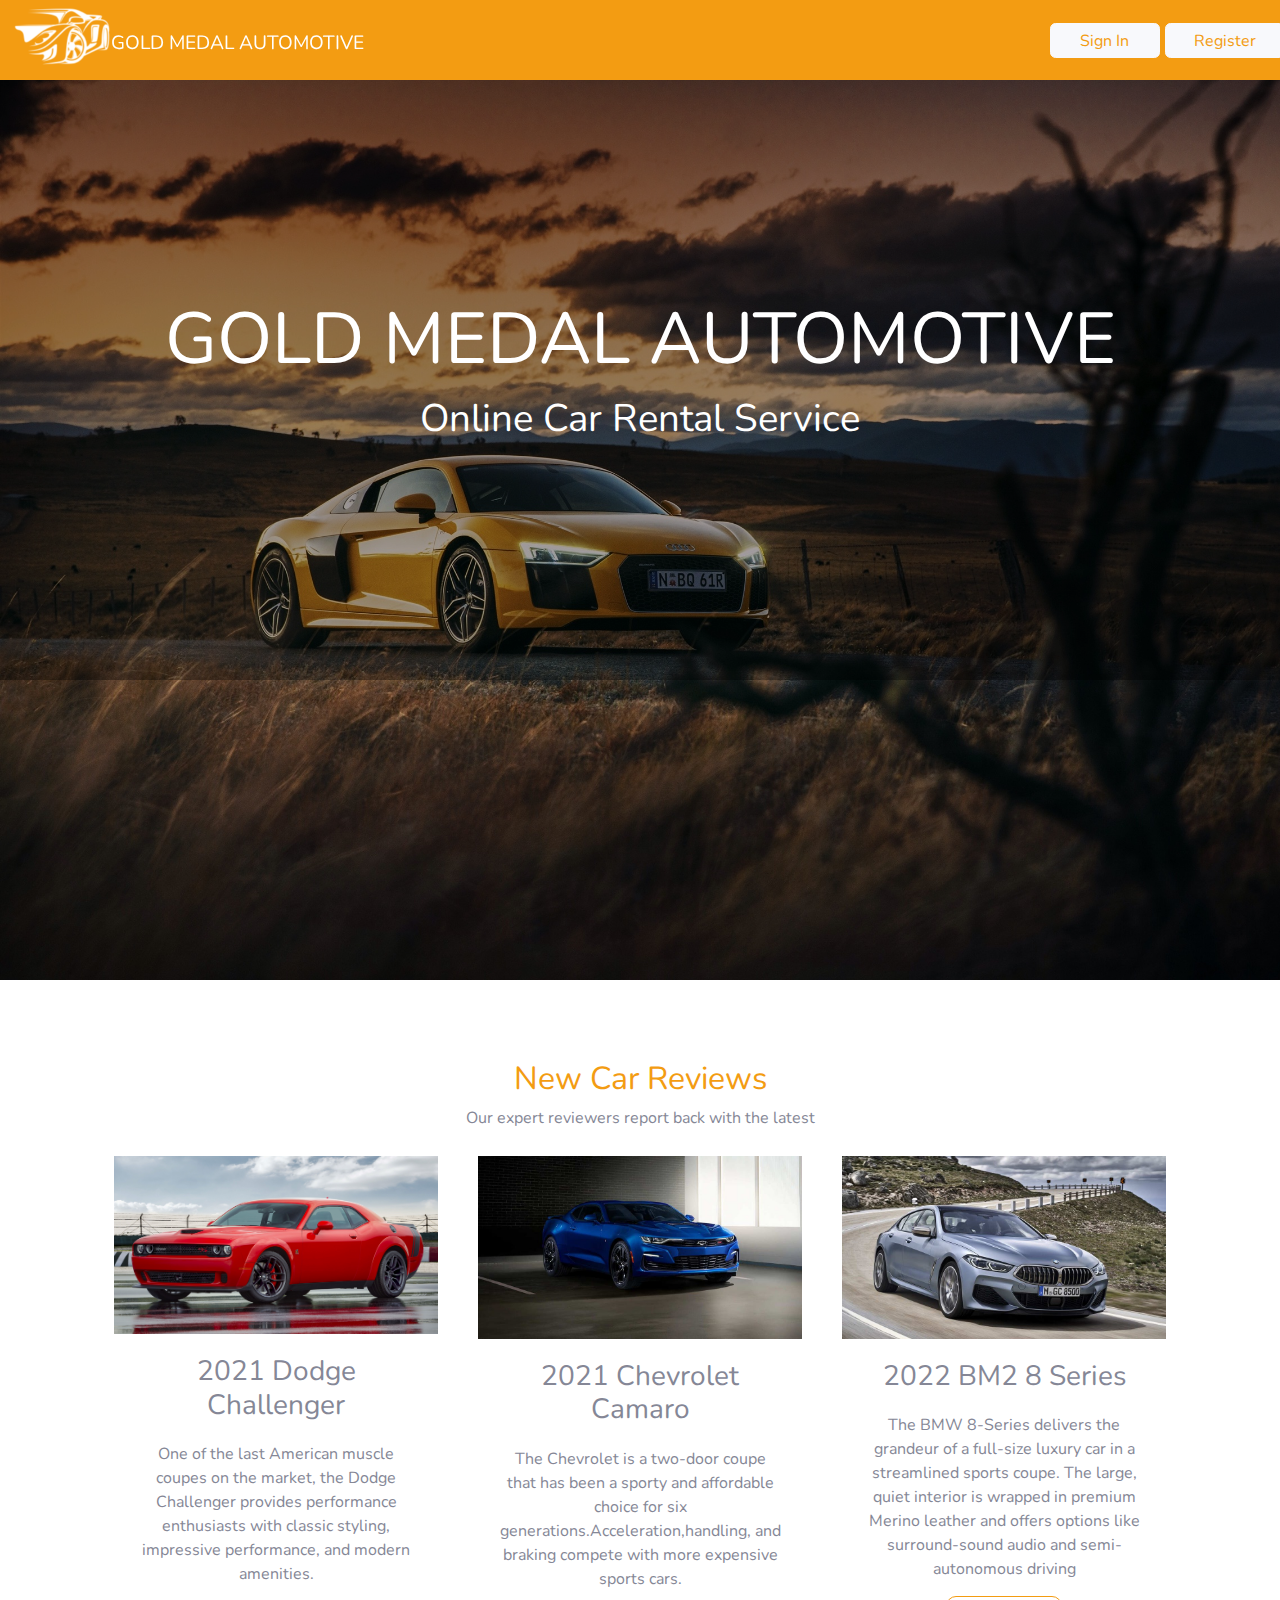
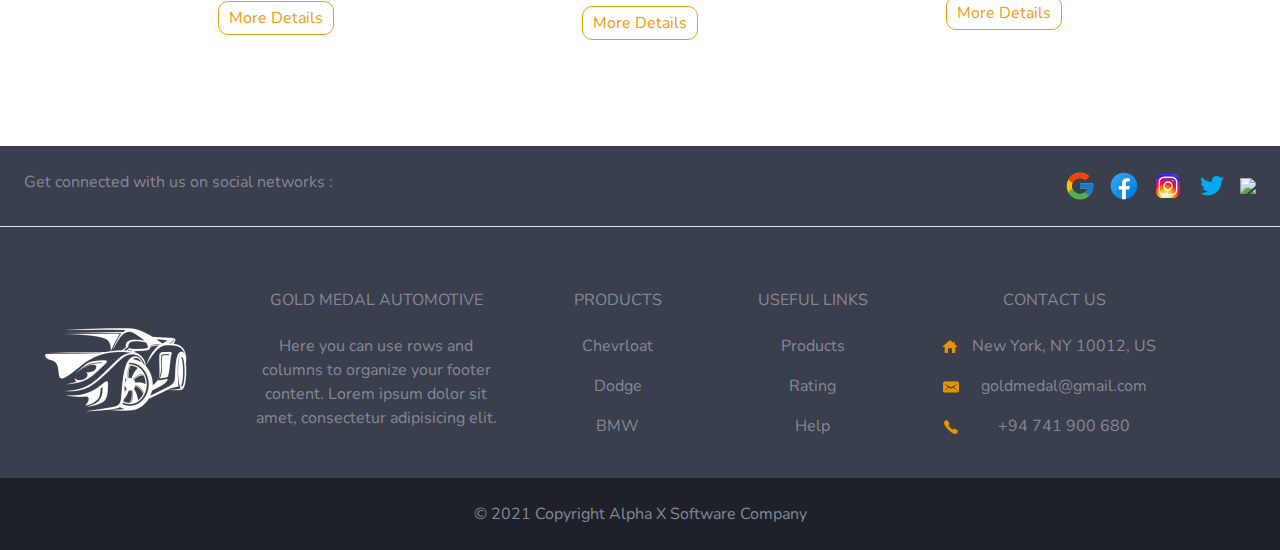
==== GMA-Frontend/src/index.html @ be5db7ec "index footer design" ====
<!DOCTYPE html>
<html lang="en">
<head>
    <meta charset="UTF-8">
    <title>Gold Medal AutoMotive</title>
    <link rel="icon" href="assets/img/logo.png">
    <meta name="viewport" content="width=device-width initial-scale=1 maximum-scale=1 minimum-scale=1">
    <link rel="stylesheet" href="css/bootstrap/bootstrap.min.css">
    <link rel="stylesheet" href="css/index.css">
</head>
<body>

<section id="db_navbar">
    <div id="db_navBarCaption">
        <img id="db_logo" src="./assets/img/logo.png" alt="image">
        <h1 id="db_title_name">GOLD MEDAL AUTOMOTIVE</h1>
        <button type="button" class="btn btn-light" id="db_btn_signIn"><a href="common/login.html" id="db_btn_sign_a">Sign
            In</a>
        </button>
        <button type="button" class="btn btn-light" id="db_btn_regi"><a href="common/register.html" id="db_btn_regi_a">Register</a>
        </button>
    </div>
</section>

<section id="db_mainWall" class="slider">
    <div id="db_mainCaption" class="caption">
        <h1 id="db_h1">GOLD MEDAL AUTOMOTIVE</h1>
        <p id="db_p">Online Car Rental Service</p>
    </div>
</section>

<section class="sectionArea">
    <div class="featuresTop">
        <h2 id="db_newCarReviews">New Car Reviews</h2>
        <p> Our expert reviewers report back with the latest </p>
    </div>
    <div class="featuresBody">
        <div class="container">

            <div class="col3">
                <div class="item">
                    <div class="zoom">
                        <img src="assets/img/cars/2021%20dodge.jpg">
                    </div>
                    <div class="itemText">
                        <h3> 2021 Dodge Challenger </h3>
                        <p>
                            One of the last American muscle coupes on the market,
                            the Dodge Challenger provides performance enthusiasts with classic styling,
                            impressive performance, and modern amenities.
                        </p>
                        <a href="#" class="btnDetails" id="db_car1"> More Details</a>
                    </div>
                </div>
            </div>

            <div class="col3">
                <div class="item">
                    <div class="zoom">
                        <img src="assets/img/cars/2021-Chevrolet-Camaro%20(1).jpg">
                    </div>
                    <div class="itemText">
                        <h3> 2021 Chevrolet Camaro </h3>
                        <p>
                            The Chevrolet is a two-door coupe that has been a sporty
                            and affordable choice for six generations.Acceleration,handling,
                            and braking compete with more expensive sports cars.
                        </p>
                        <a href="#" class="btnDetails" id="db_car2"> More Details</a>
                    </div>
                </div>
            </div>

            <div class="col3">
                <div class="item">
                    <div class="zoom">
                        <img src="assets/img/cars/2022-BMW-8_Series.jpg">
                    </div>
                    <div class="itemText">
                        <h3> 2022 BM2 8 Series </h3>
                        <p>
                            The BMW 8-Series delivers the grandeur of a full-size luxury
                            car in a streamlined sports coupe. The large, quiet interior
                            is wrapped in premium Merino leather and offers options
                            like surround-sound audio and semi-autonomous driving
                        </p>
                        <a href="#" class="btnDetails" id="db_car3"> More Details</a>
                    </div>
                </div>
            </div>

        </div>
    </div>
</section>



<footer class="text-center text-lg-start" style="background-color: #393f4c">

    <section class="d-flex justify-content-center justify-content-lg-between p-4 border-bottom">
        <div class="me-5 d-none d-lg-block">
            <span>Get connected with us on social networks :</span>
        </div>

        <div>
            <a href="" class="ml-2 text-reset">
                <img src="assets/icon/social/icons8_google_32.png">
            </a>
            <a href="" class="ml-2 text-reset">
                <img src="assets/icon/social/facebook_32.png">
            </a>
            <a href="" class="ml-2 text-reset">
                <img src="assets/icon/social/icons8_instagram_32.png">
            </a>
            <a href="" class="ml-2 text-reset">
                <img src="assets/icon/social/icons8_twitter_32.png">
            </a>
            <a href="" class="ml-2 text-reset">
                <img src="assets/icon/social/icons8_linkedin_circled.ico">
            </a>
        </div>
    </section>

    <section class="">

        <div class="container text-center text-md-start mt-5">
            <div class="row mt-3">
                <div> <img  class="position-relative" src="assets/img/logo.png" style="width: 150px; height: 150px; left: -40px; top: 3px"></div>

                <div class="col-md-3 col-lg-4 col-xl-3 mx-auto mb-4">
                    <h6 class="text-uppercase fw-bold mb-4"><i class="fas fa-gem me-3"></i>Gold Medal AutoMotive</h6>
                    <p>Here you can use rows and columns to organize your footer content. Lorem ipsum dolor sit amet, consectetur adipisicing elit.</p>
                </div>

                <div class="col-md-2 col-lg-2 col-xl-2 mx-auto mb-4">
                    <h6 class="text-uppercase fw-bold mb-4">Products</h6>
                    <p><a href="#!" class="text-reset text-decoration-none">Chevrloat</a></p>
                    <p><a href="#!" class="text-reset text-decoration-none">Dodge</a></p>
                    <p><a href="#!" class="text-reset text-decoration-none">BMW</a></p>
                </div>
                
                <div class="col-md-3 col-lg-2 col-xl-2 mx-auto mb-4">
                    <h6 class="text-uppercase fw-bold mb-4">Useful links</h6>
                    <p><a href="#!" class="text-reset text-decoration-none">Products</a></p>
                    <p><a href="#!" class="text-reset text-decoration-none">Rating</a></p>
                    <p><a href="#!" class="text-reset text-decoration-none">Help</a></p>
                </div>

                <div class="col-md-4 col-lg-3 col-xl-3 mx-auto mb-md-0 mb-4">
                    <h6 class="text-uppercase fw-bold mb-4">Contact Us</h6>
                    <p><img class="position-relative text-decoration-none" style="right: 10px" src="assets/icon/social/icons8_home_page_16.png"> New York, NY 10012, US</p>
                    <p><img class="position-relative text-decoration-none" style="right: 18px" src="assets/icon/social/icons8_Mail_16.png"> goldmedal@gmail.com</p>
                    <p><img class="position-relative text-decoration-none" style="right: 35px" src="assets/icon/social/icons8_phone_16.png">  +94 741 900 680</p>
                </div>

            </div>
        </div>
    </section>

    <div class="text-center p-4" style="background-color: #1e2228;">© 2021 Copyright <a class="text-reset fw-bold">Alpha X Software Company</a>
    </div>
</footer>
</body>
</html>
---- GMA-Frontend/src/css/index.css ----
#db_navbar {
    width: 100%;
    height: 80px;
    background-color: #f39c12;
}

#db_logo {
    width: 100px;
    height: 100px;
    position: fixed;
    left: 1%;
    top: -1.6%;
    background-size: cover;
    z-index: 1000;
}

#db_title_name {
    position: fixed;
    color: white;
    font-size: 1.2rem;
    top: 3.6%;
    left: 8.7%;
}

#db_btn_signIn {
    width: 110px;
    height: 35px;
    position: fixed;
    left: 82%;
    top: 2.6%;
    margin: 0;
    padding: 0;

}

#db_btn_sign_a {
    text-decoration: none;
    color: #f39c12;
}

#db_btn_regi_a {
    text-decoration: none;
    color: #f39c12;
}

#db_btn_regi {
    width: 120px;
    height: 35px;
    position: fixed;
    left: 91%;
    top: 2.6%;
    margin: 0;
    padding: 0;
}

.caption {
    display: flex;
    flex-direction: column;
    align-items: center;
    justify-content: center;
    width: 100%;
    color: #ffffff;
}

#db_mainWall {
    height: 100vh;
    background: url('../assets/img/wall.jpg') no-repeat;
    background-size: cover;
}

.slider {
    width: 100%;
}

#db_mainCaption {
    height: 600px;
    background: rgba(0, 0, 0, 0.35);
}

#db_h1 {
    font-size: 4.5rem;
}

#db_p {
    font-size: 2.4rem;
}

/*........................*/
.sectionArea {
    padding: 80px 0;
}

.container {
    width: 90%;
    margin: 0 auto;
    display: flex;
}

.featuresBody .container {
    justify-content: space-between;
}

#db_newCarReviews {
    color: #f39c12;
}

.col3 {
    flex-grow: 1;
    width: 33.33%;
}

.featuresTop {
    text-align: center;
}

.item {
    padding: 10px 20px;
}

.zoom {
    position: relative;
    overflow: hidden;
    display: inline-block;
    width: 100%;
    vertical-align: top;
}

.zoom img {
    display: block;
    width: 100%;
    height: auto;
    transition: all .5s ease;
}

.item .itemText {
    text-align: center;
    padding: 20px;
    border: 1px solid white;
}

.item:hover .zoom img {

    transform: scale(1.25);
}

.item:hover h3 {
    color: #fff;
}

.item:hover .itemText {
    background: #f39c12;
    color: #fff;
    transition: all .5s ease;
}

.btnDetails {
    color: #f39c12;
    padding: 5px 10px;
    text-decoration: none;
    border: 1px solid #f39c12;
    transition: all .5s ease;
    border-radius: 10px 10px 10px 10px;
}

.item:hover .btnDetails {
    color: #fff;
    border: 1px solid #fff;
}

.itemText p {
    margin: 20px 0;
}

#db_car1 {
    text-decoration: none;
}

#db_car2 {
    text-decoration: none;
}

#db_car3 {
    text-decoration: none;
}
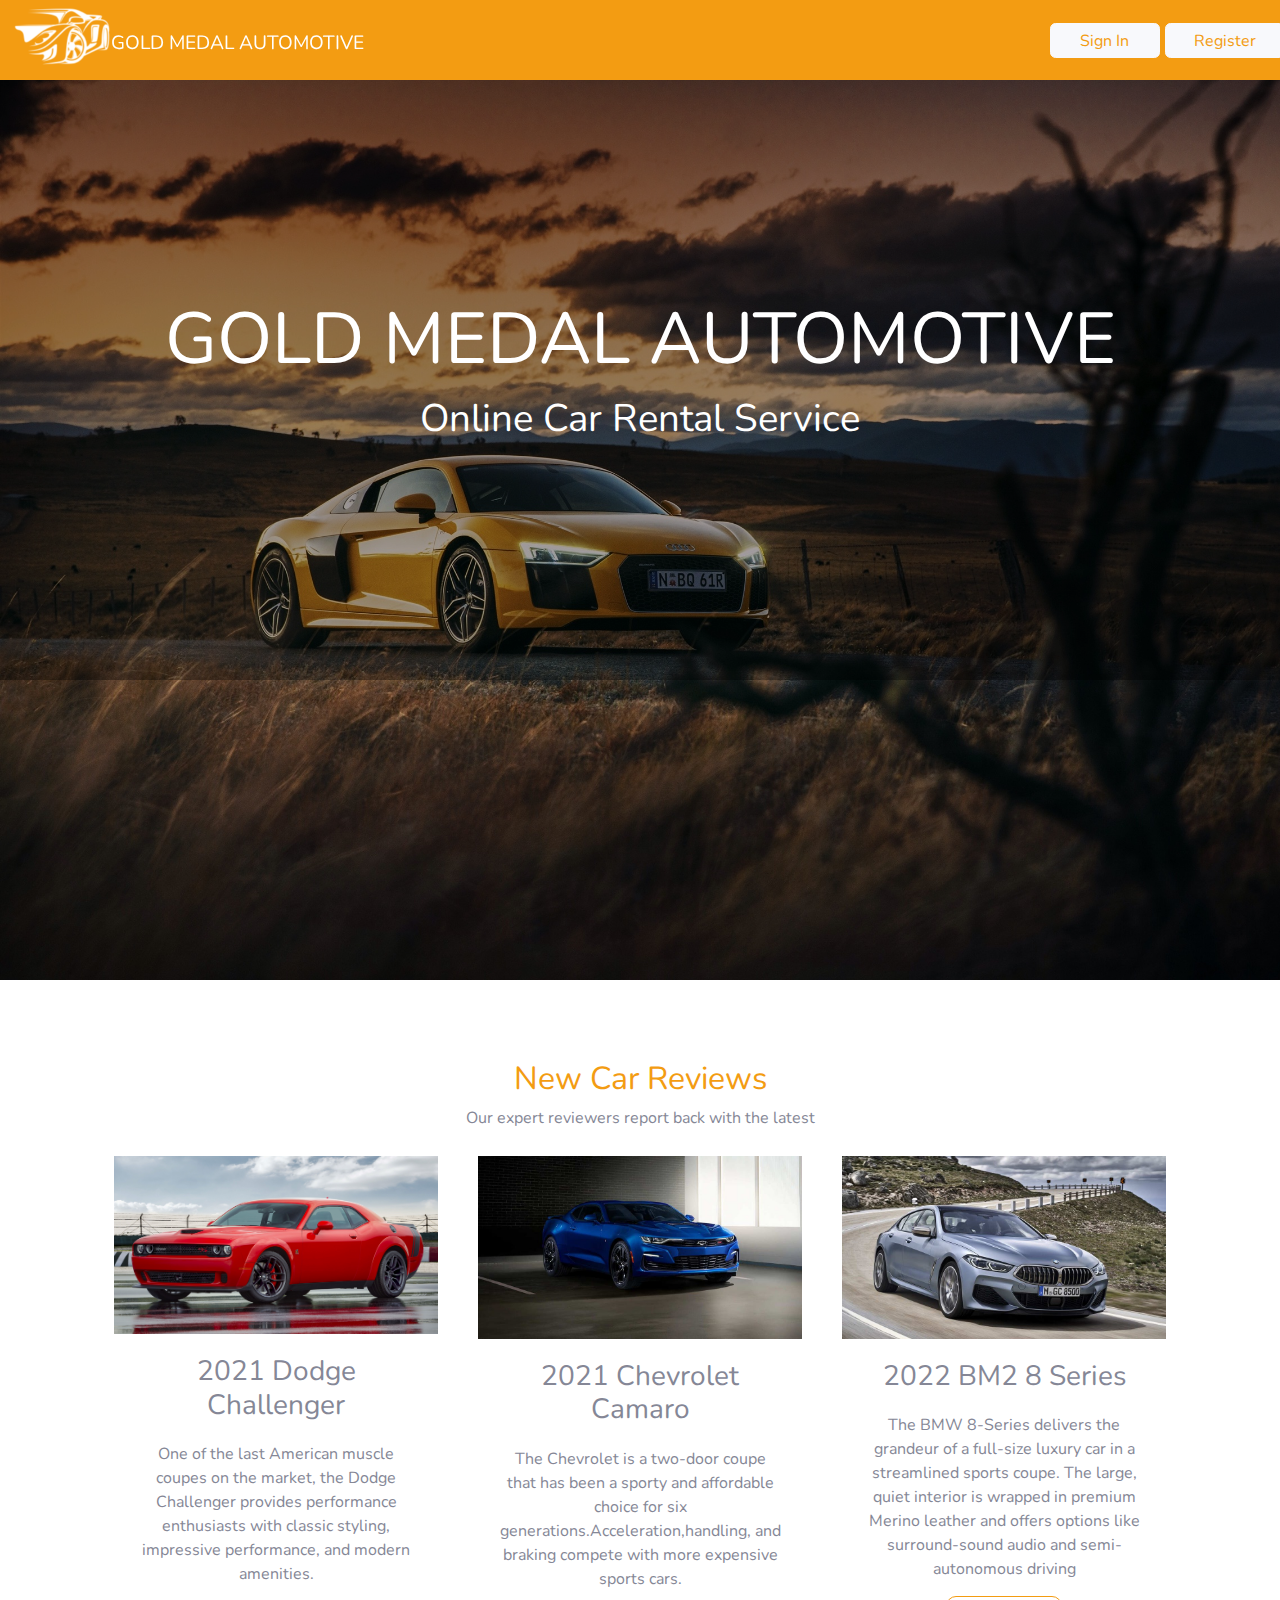
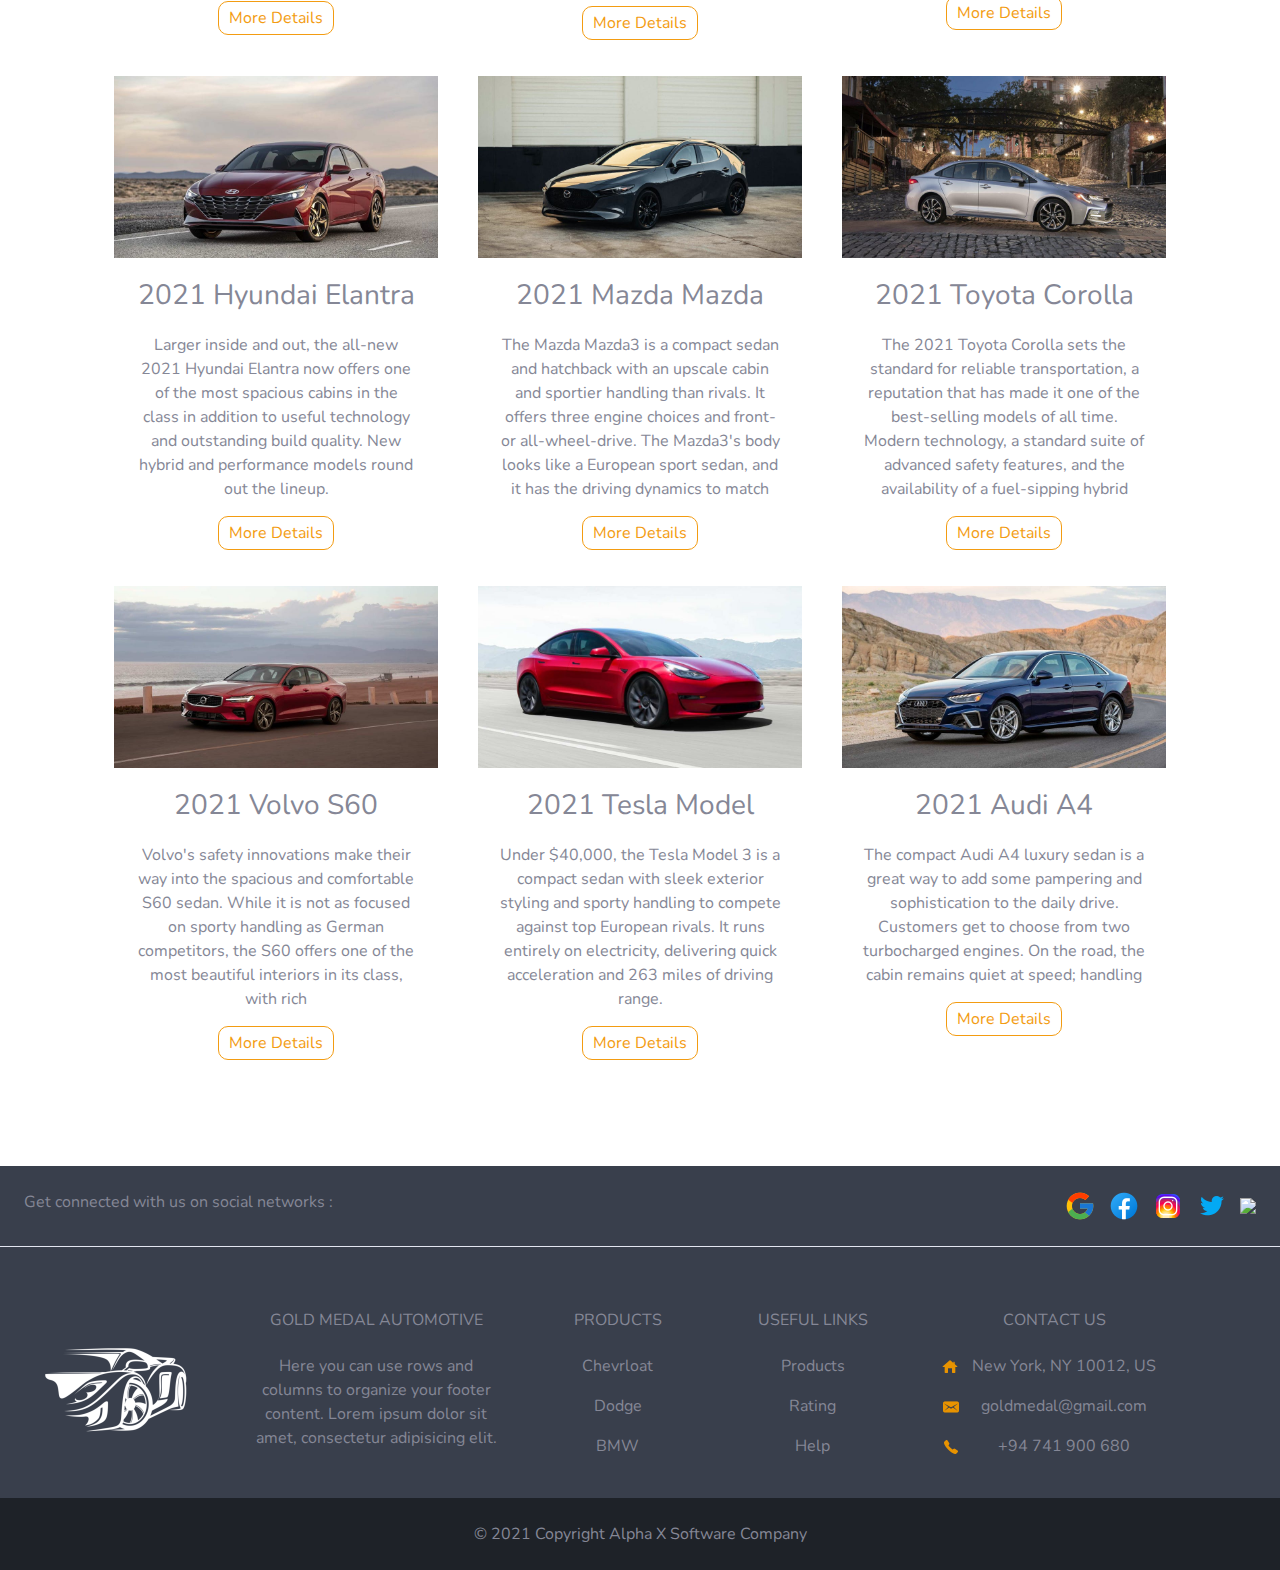
==== commit b4145c9d: "index cars added" ====
--- a/GMA-Frontend/src/index.html
+++ b/GMA-Frontend/src/index.html
@@ -88,9 +88,128 @@
                     </div>
                 </div>
             </div>
-
-        </div>
-    </div>
+        </div>
+    </div>
+
+    <div class="featuresBody">
+        <div class="container">
+
+            <div class="col3">
+                <div class="item">
+                    <div class="zoom">
+                        <img src="assets/img/cars/2021-Hyundai-Elantra.jpg">
+                    </div>
+                    <div class="itemText">
+                        <h3> 2021 Hyundai Elantra </h3>
+                        <p>
+                            Larger inside and out, the all-new 2021 Hyundai Elantra
+                            now offers one of the most spacious cabins in the class in
+                            addition to useful technology and outstanding build quality.
+                            New hybrid and performance models round out the lineup.
+                        </p>
+                        <a href="#" class="btnDetails" id="db_car4"> More Details</a>
+                    </div>
+                </div>
+            </div>
+
+            <div class="col3">
+                <div class="item">
+                    <div class="zoom">
+                        <img src="assets/img/cars/2021-Mazda-Mazda3.jpg">
+                    </div>
+                    <div class="itemText">
+                        <h3>2021 Mazda Mazda </h3>
+                        <p>
+                            The Mazda Mazda3 is a compact sedan and hatchback with an
+                            upscale cabin and sportier handling than rivals. It offers
+                            three engine choices and front- or all-wheel-drive.
+                            The Mazda3's body looks like a European sport sedan,
+                            and it has the driving dynamics to match
+                        </p>
+                        <a href="#" class="btnDetails" id="db_car5"> More Details</a>
+                    </div>
+                </div>
+            </div>
+
+            <div class="col3">
+                <div class="item">
+                    <div class="zoom">
+                        <img src="assets/img/cars/2021-Toyota-Corolla.jpg">
+                    </div>
+                    <div class="itemText">
+                        <h3> 2021 Toyota Corolla </h3>
+                        <p>
+                            The 2021 Toyota Corolla sets the standard for reliable transportation,
+                            a reputation that has made it one of the best-selling models
+                            of all time. Modern technology, a standard suite of advanced safety features,
+                            and the availability of a fuel-sipping hybrid
+                        </p>
+                        <a href="#" class="btnDetails" id="db_car6"> More Details</a>
+                    </div>
+                </div>
+            </div>
+        </div>
+    </div>
+
+    <div class="featuresBody">
+        <div class="container">
+
+            <div class="col3">
+                <div class="item">
+                    <div class="zoom">
+                        <img src="assets/img/cars/2021-Volvo-S60.jpg">
+                    </div>
+                    <div class="itemText">
+                        <h3> 2021 Volvo S60 </h3>
+                        <p>
+                            Volvo's safety innovations make their way into the spacious
+                            and comfortable S60 sedan. While it is not as focused on
+                            sporty handling as German competitors, the S60 offers one
+                            of the most beautiful interiors in its class, with rich
+                        </p>
+                        <a href="#" class="btnDetails" id="db_car7"> More Details</a>
+                    </div>
+                </div>
+            </div>
+
+            <div class="col3">
+                <div class="item">
+                    <div class="zoom">
+                        <img src="assets/img/cars/2021-Tesla-Model_3.jpg">
+                    </div>
+                    <div class="itemText">
+                        <h3>2021 Tesla Model </h3>
+                        <p>
+                            Under $40,000, the Tesla Model 3 is a compact sedan with
+                            sleek exterior styling and sporty handling to compete
+                            against top European rivals. It runs entirely on electricity,
+                            delivering quick acceleration and 263 miles of driving range.
+                        </p>
+                        <a href="#" class="btnDetails" id="db_car8"> More Details</a>
+                    </div>
+                </div>
+            </div>
+
+            <div class="col3">
+                <div class="item">
+                    <div class="zoom">
+                        <img src="assets/img/cars/2021-Audi-A4.jpg">
+                    </div>
+                    <div class="itemText">
+                        <h3> 2021 Audi A4 </h3>
+                        <p>
+                            The compact Audi A4 luxury sedan is a great way to
+                            add some pampering and sophistication to the daily drive.
+                            Customers get to choose from two turbocharged engines.
+                            On the road, the cabin remains quiet at speed; handling
+                        </p>
+                        <a href="#" class="btnDetails" id="db_car9"> More Details</a>
+                    </div>
+                </div>
+            </div>
+        </div>
+    </div>
+
 </section>
 
 
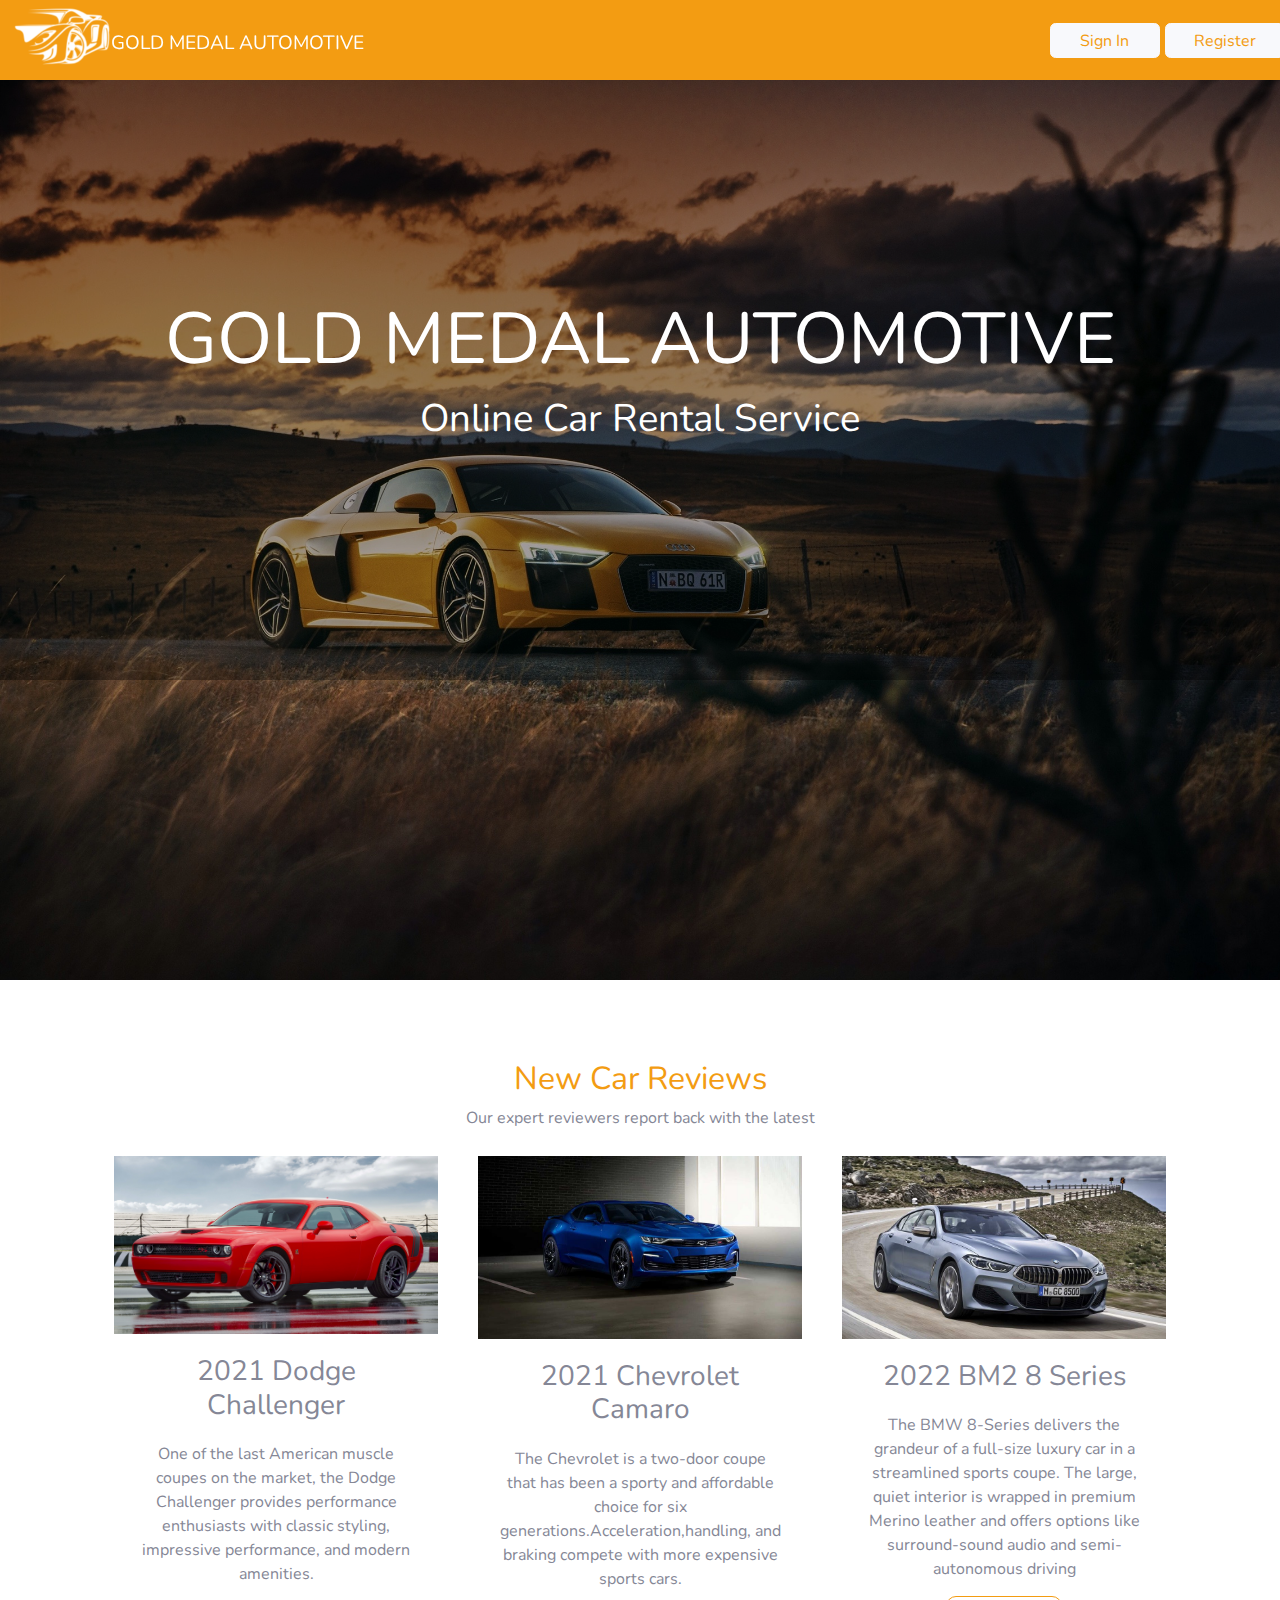
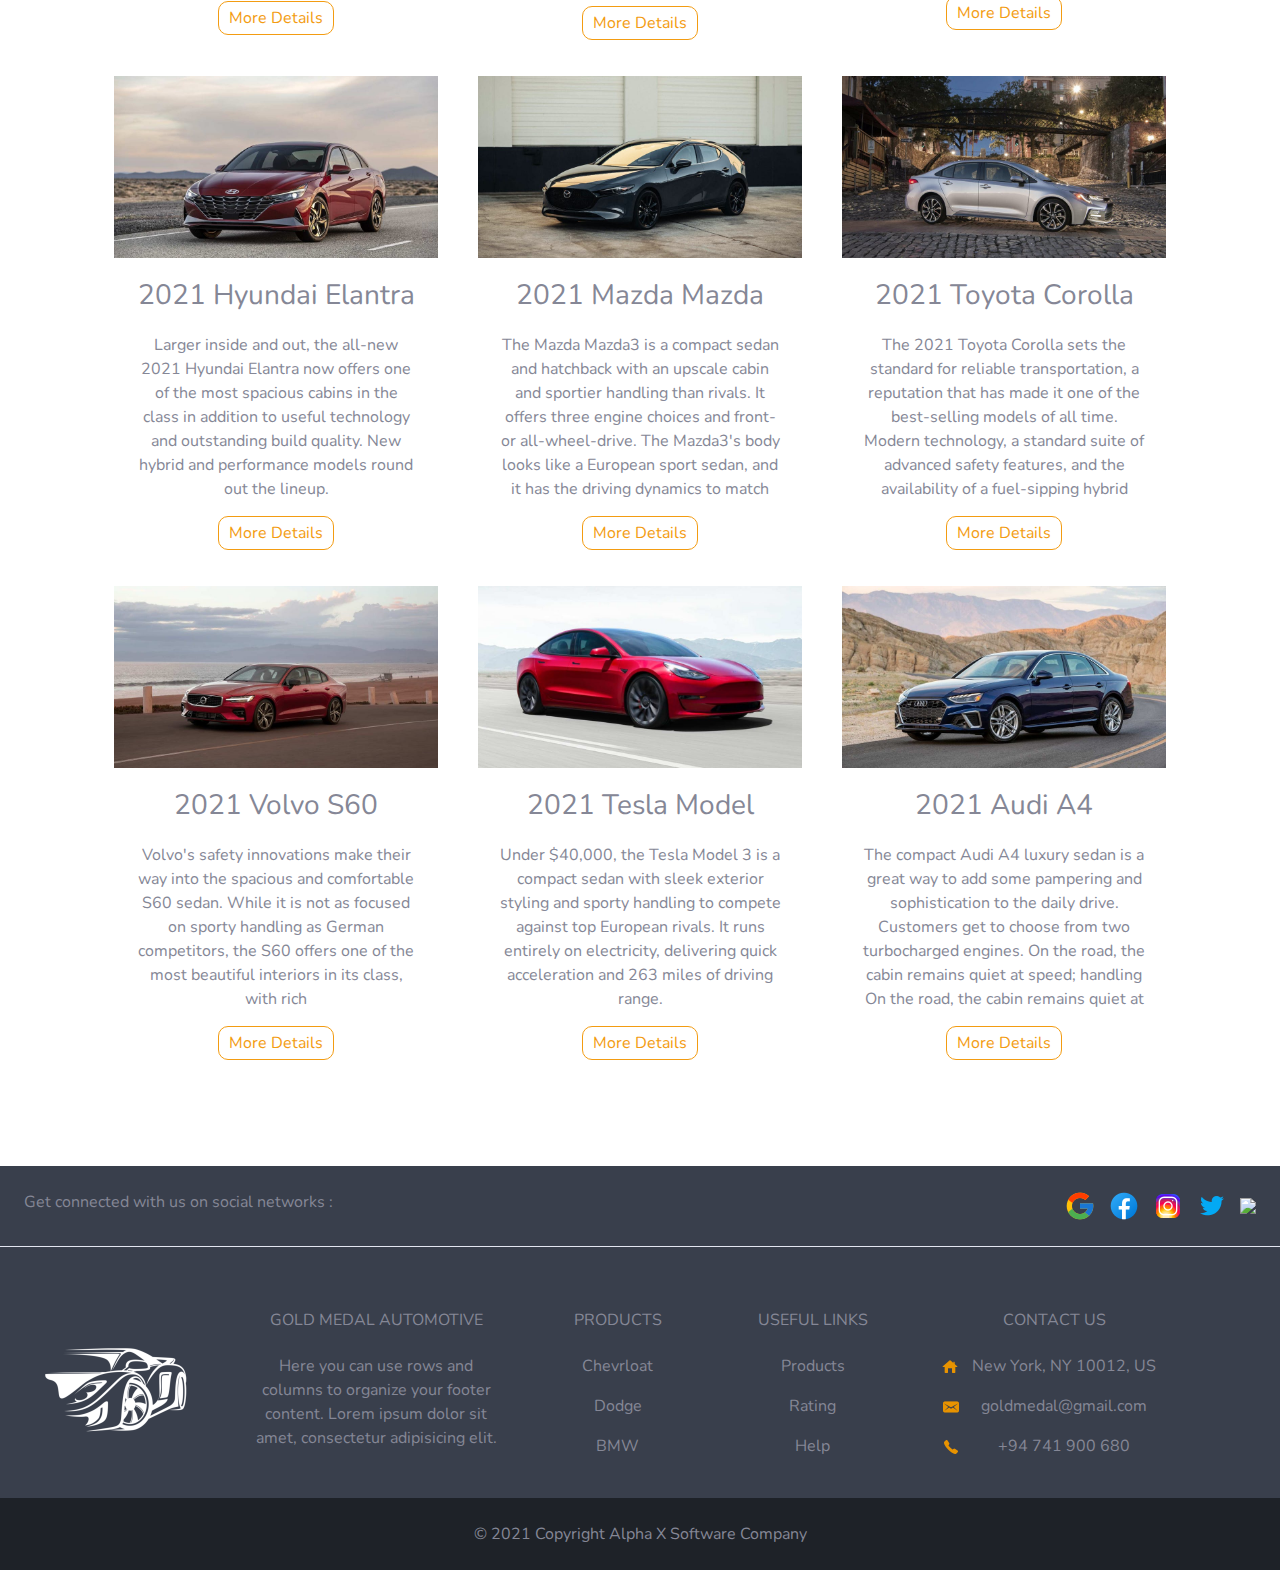
==== commit 52b9d87e: "txt desc non" ====
--- a/GMA-Frontend/src/index.html
+++ b/GMA-Frontend/src/index.html
@@ -202,6 +202,7 @@
                             add some pampering and sophistication to the daily drive.
                             Customers get to choose from two turbocharged engines.
                             On the road, the cabin remains quiet at speed; handling
+                            On the road, the cabin remains quiet at
                         </p>
                         <a href="#" class="btnDetails" id="db_car9"> More Details</a>
                     </div>
@@ -211,7 +212,6 @@
     </div>
 
 </section>
-
 
 
 <footer class="text-center text-lg-start" style="background-color: #393f4c">
@@ -244,11 +244,13 @@
 
         <div class="container text-center text-md-start mt-5">
             <div class="row mt-3">
-                <div> <img  class="position-relative" src="assets/img/logo.png" style="width: 150px; height: 150px; left: -40px; top: 3px"></div>
+                <div><img class="position-relative" src="assets/img/logo.png"
+                          style="width: 150px; height: 150px; left: -40px; top: 3px"></div>
 
                 <div class="col-md-3 col-lg-4 col-xl-3 mx-auto mb-4">
                     <h6 class="text-uppercase fw-bold mb-4"><i class="fas fa-gem me-3"></i>Gold Medal AutoMotive</h6>
-                    <p>Here you can use rows and columns to organize your footer content. Lorem ipsum dolor sit amet, consectetur adipisicing elit.</p>
+                    <p>Here you can use rows and columns to organize your footer content. Lorem ipsum dolor sit amet,
+                        consectetur adipisicing elit.</p>
                 </div>
 
                 <div class="col-md-2 col-lg-2 col-xl-2 mx-auto mb-4">
@@ -257,7 +259,7 @@
                     <p><a href="#!" class="text-reset text-decoration-none">Dodge</a></p>
                     <p><a href="#!" class="text-reset text-decoration-none">BMW</a></p>
                 </div>
-                
+
                 <div class="col-md-3 col-lg-2 col-xl-2 mx-auto mb-4">
                     <h6 class="text-uppercase fw-bold mb-4">Useful links</h6>
                     <p><a href="#!" class="text-reset text-decoration-none">Products</a></p>
@@ -267,16 +269,20 @@
 
                 <div class="col-md-4 col-lg-3 col-xl-3 mx-auto mb-md-0 mb-4">
                     <h6 class="text-uppercase fw-bold mb-4">Contact Us</h6>
-                    <p><img class="position-relative text-decoration-none" style="right: 10px" src="assets/icon/social/icons8_home_page_16.png"> New York, NY 10012, US</p>
-                    <p><img class="position-relative text-decoration-none" style="right: 18px" src="assets/icon/social/icons8_Mail_16.png"> goldmedal@gmail.com</p>
-                    <p><img class="position-relative text-decoration-none" style="right: 35px" src="assets/icon/social/icons8_phone_16.png">  +94 741 900 680</p>
+                    <p><img class="position-relative text-decoration-none" style="right: 10px"
+                            src="assets/icon/social/icons8_home_page_16.png"> New York, NY 10012, US</p>
+                    <p><img class="position-relative text-decoration-none" style="right: 18px"
+                            src="assets/icon/social/icons8_Mail_16.png"> goldmedal@gmail.com</p>
+                    <p><img class="position-relative text-decoration-none" style="right: 35px"
+                            src="assets/icon/social/icons8_phone_16.png"> +94 741 900 680</p>
                 </div>
 
             </div>
         </div>
     </section>
 
-    <div class="text-center p-4" style="background-color: #1e2228;">© 2021 Copyright <a class="text-reset fw-bold">Alpha X Software Company</a>
+    <div class="text-center p-4" style="background-color: #1e2228;">© 2021 Copyright <a class="text-reset fw-bold">Alpha
+        X Software Company</a>
     </div>
 </footer>
 </body>
--- a/GMA-Frontend/src/css/index.css
+++ b/GMA-Frontend/src/css/index.css
@@ -181,4 +181,29 @@
 
 #db_car3 {
     text-decoration: none;
-}+}
+
+#db_car4 {
+    text-decoration: none;
+}
+
+#db_car5 {
+    text-decoration: none;
+}
+
+#db_car6 {
+    text-decoration: none;
+}
+
+#db_car7 {
+    text-decoration: none;
+}
+
+#db_car8 {
+    text-decoration: none;
+}
+
+#db_car9 {
+    text-decoration: none;
+}
+
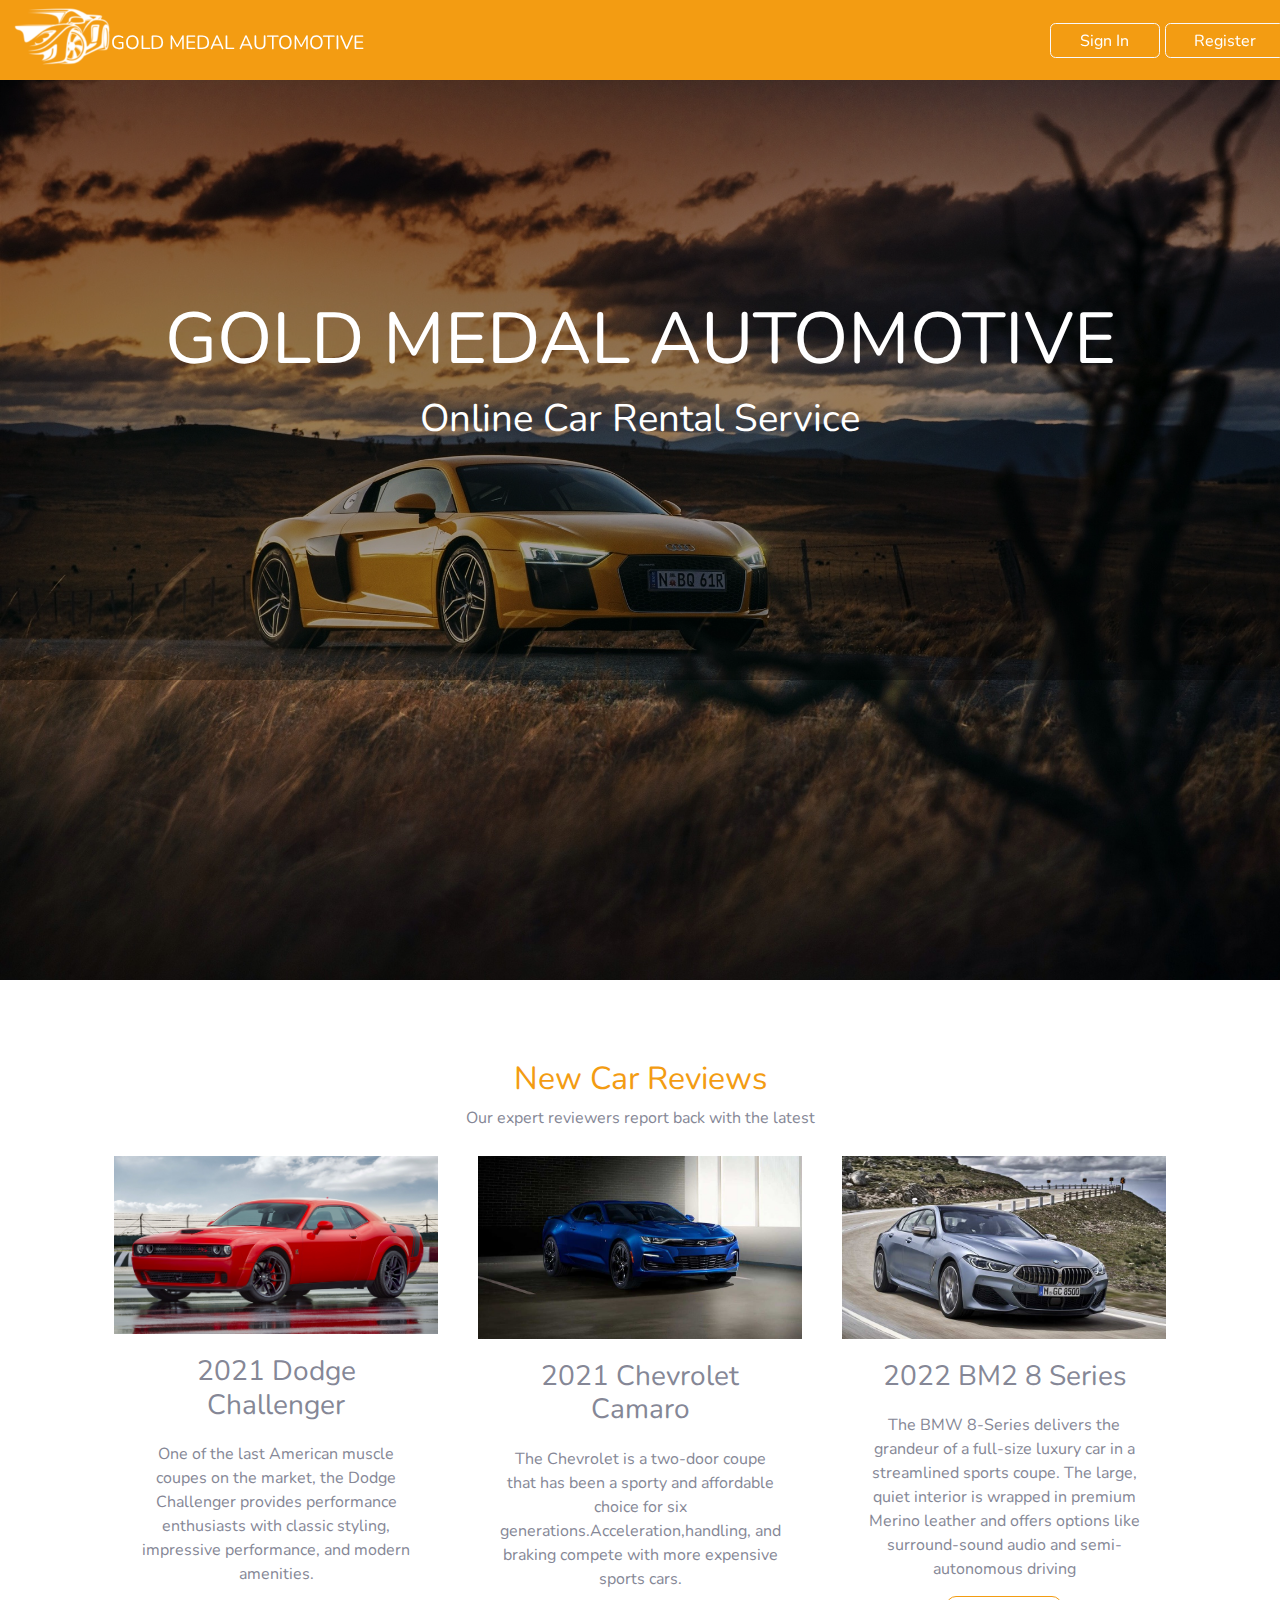
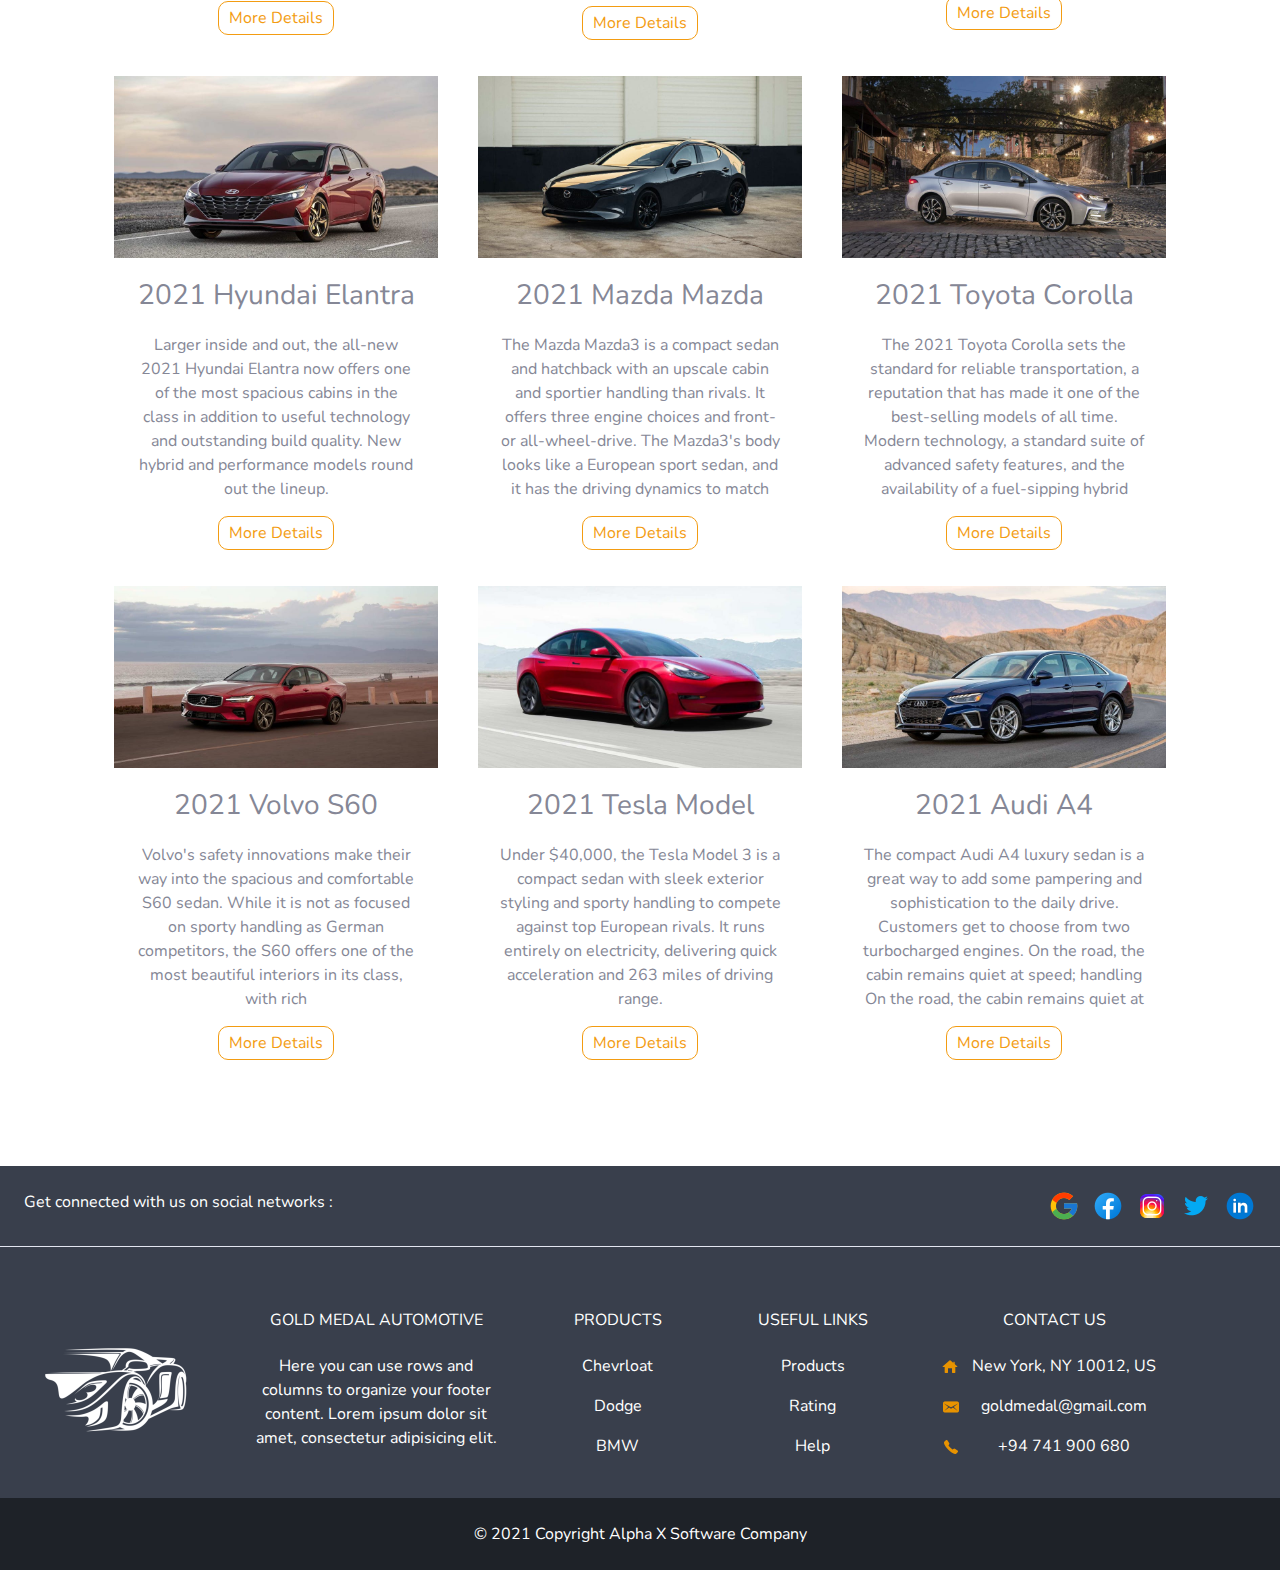
==== commit 0eea1180: "admin order get all" ====
--- a/GMA-Frontend/src/index.html
+++ b/GMA-Frontend/src/index.html
@@ -214,7 +214,7 @@
 </section>
 
 
-<footer class="text-center text-lg-start" style="background-color: #393f4c">
+<footer class="text-center text-lg-start text-white" style="background-color: #393f4c">
 
     <section class="d-flex justify-content-center justify-content-lg-between p-4 border-bottom">
         <div class="me-5 d-none d-lg-block">
@@ -235,7 +235,7 @@
                 <img src="assets/icon/social/icons8_twitter_32.png">
             </a>
             <a href="" class="ml-2 text-reset">
-                <img src="assets/icon/social/icons8_linkedin_circled.ico">
+                <img src="assets/icon/social/icons8_linkedin_circled_32.png">
             </a>
         </div>
     </section>
--- a/GMA-Frontend/src/css/index.css
+++ b/GMA-Frontend/src/css/index.css
@@ -30,17 +30,17 @@
     top: 2.6%;
     margin: 0;
     padding: 0;
-
+    background-color: transparent;
 }
 
 #db_btn_sign_a {
     text-decoration: none;
-    color: #f39c12;
+color: white;
 }
 
 #db_btn_regi_a {
     text-decoration: none;
-    color: #f39c12;
+    color: white;
 }
 
 #db_btn_regi {
@@ -51,6 +51,7 @@
     top: 2.6%;
     margin: 0;
     padding: 0;
+    background-color: transparent;
 }
 
 .caption {
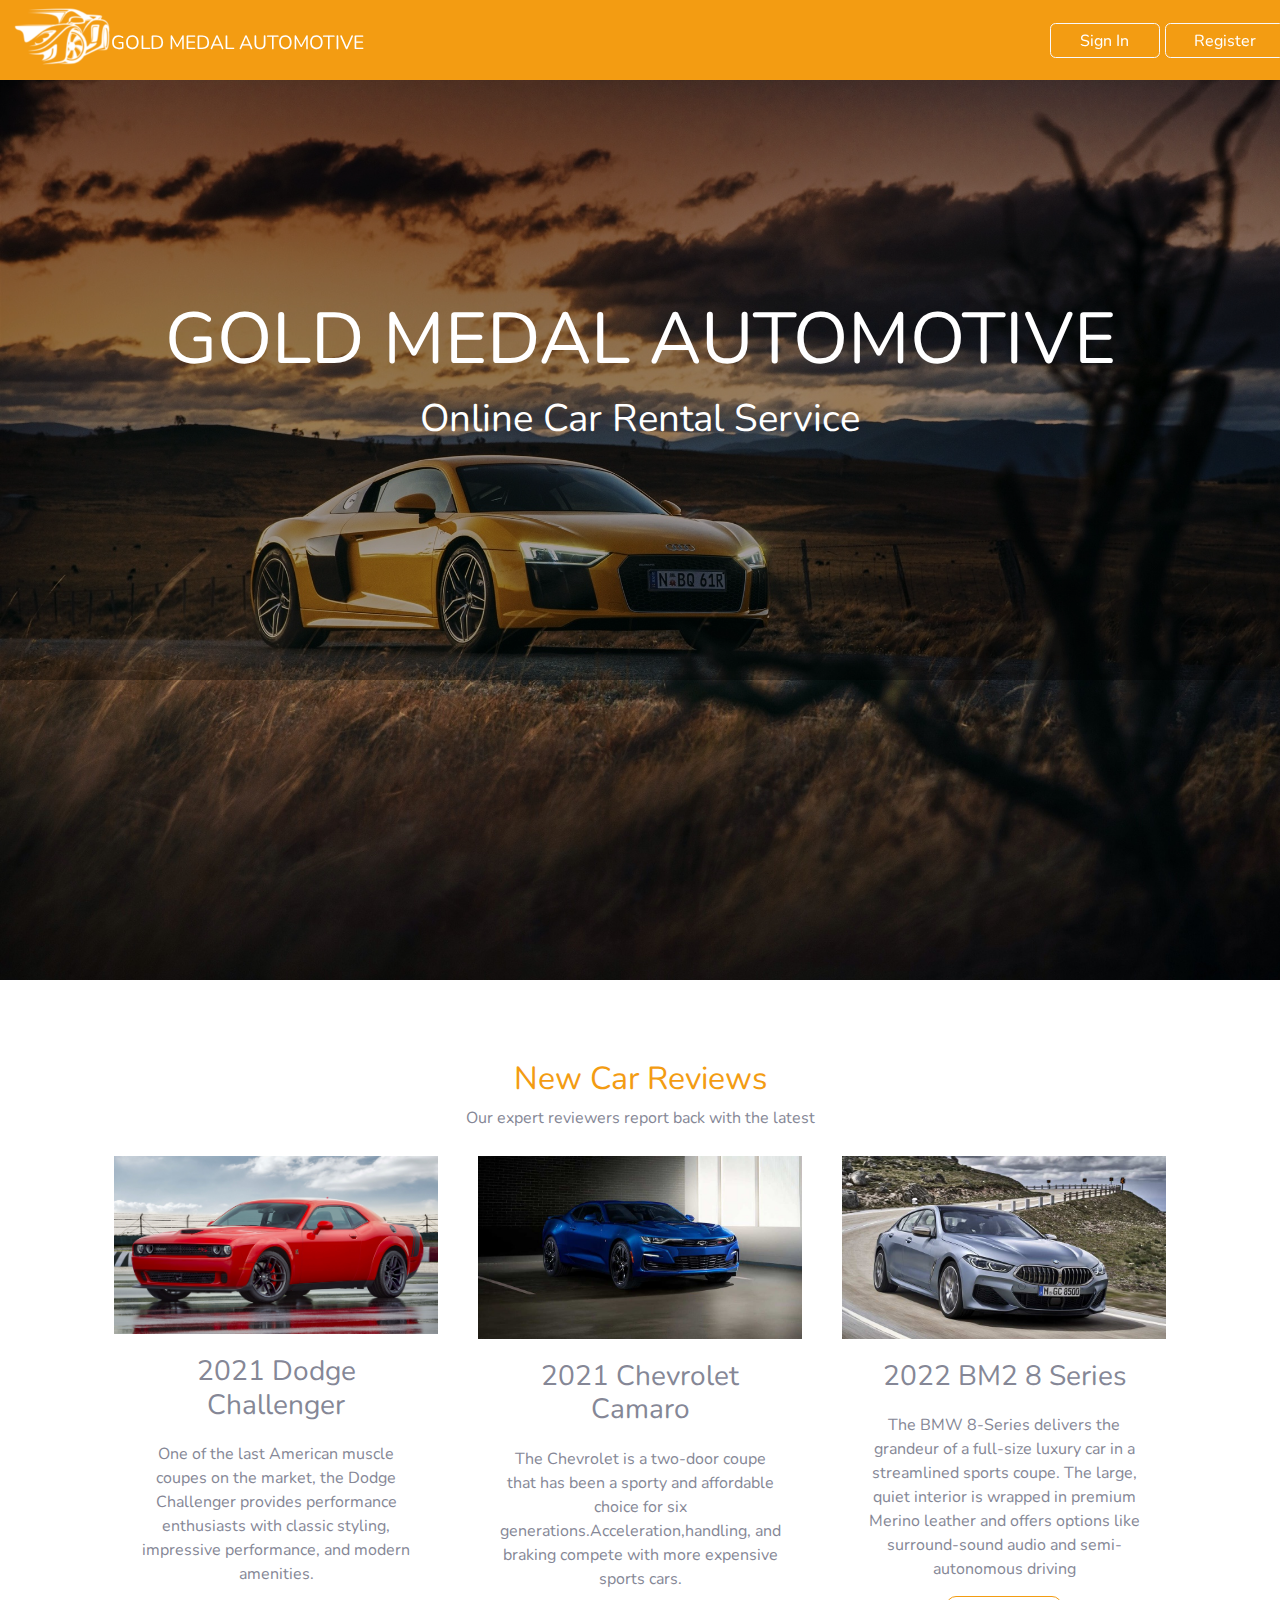
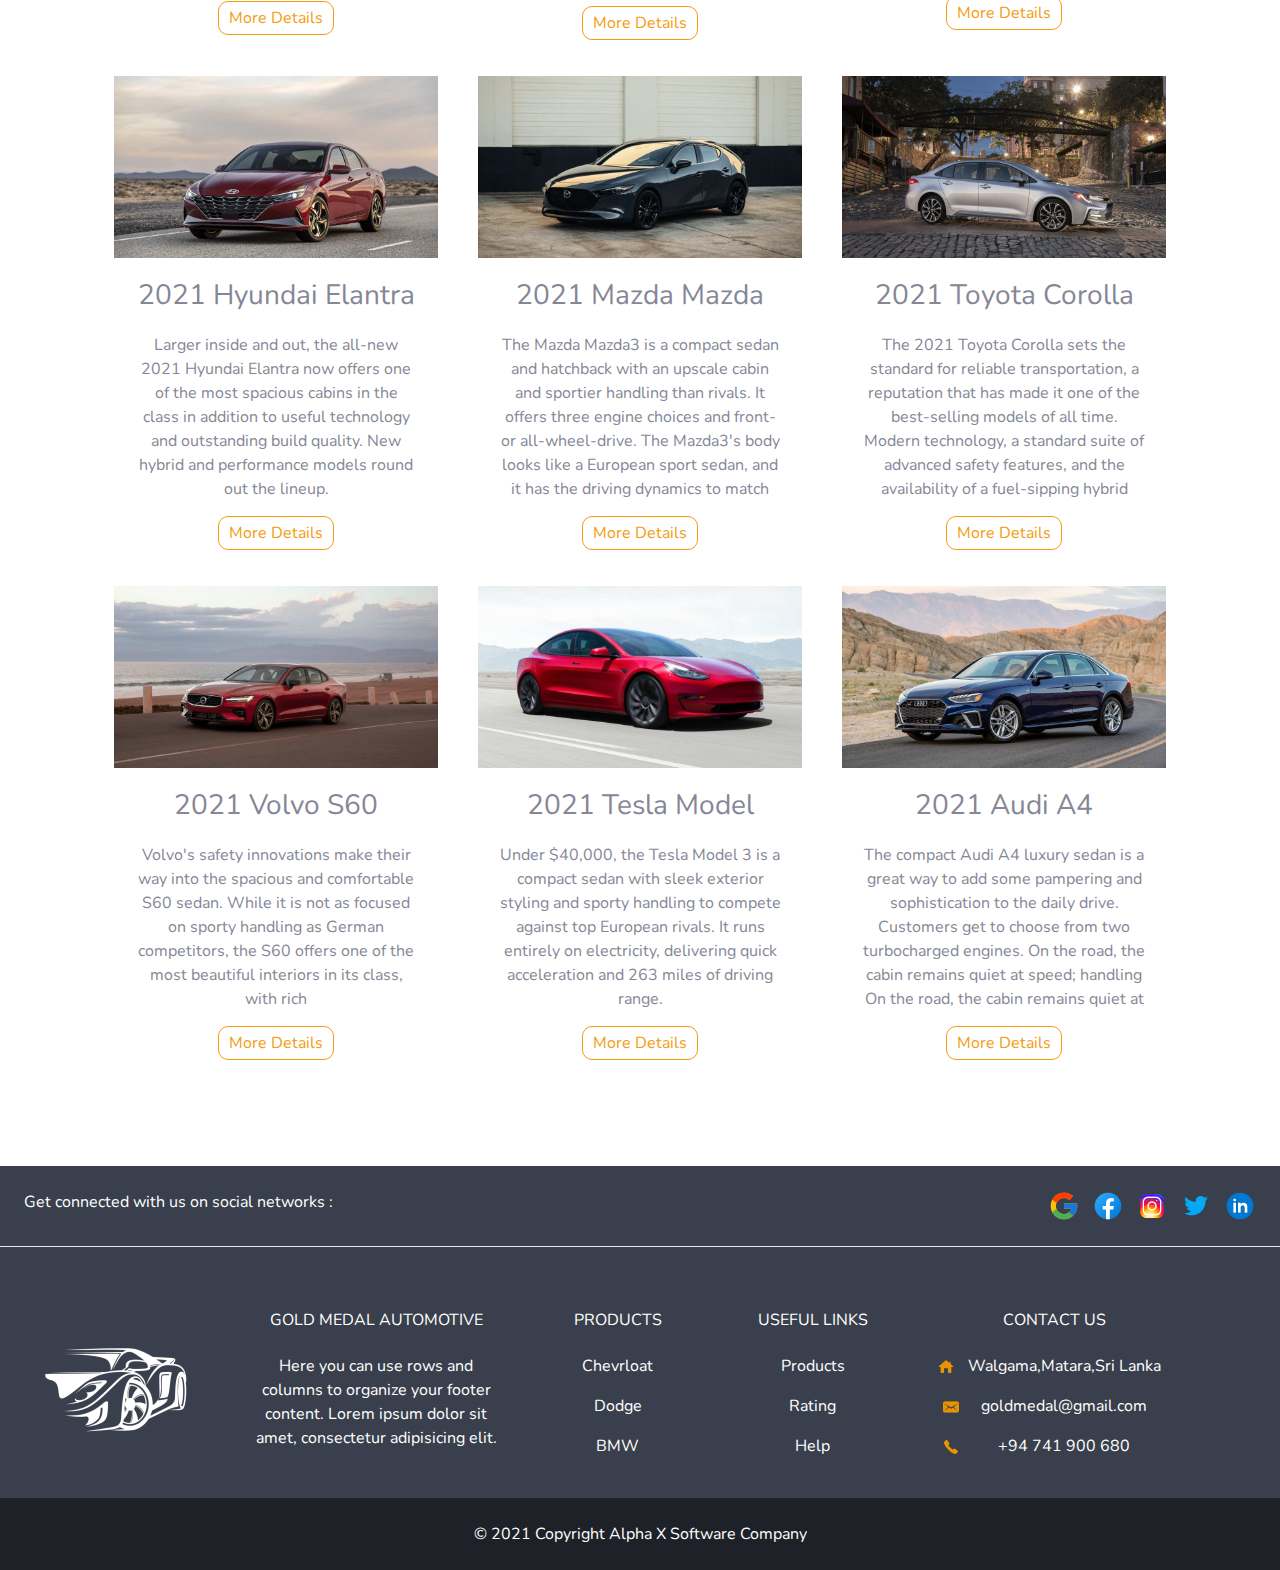
==== commit 58186b33: "footer change" ====
--- a/GMA-Frontend/src/index.html
+++ b/GMA-Frontend/src/index.html
@@ -1,3 +1,7 @@
+<!--Alpha X Software Company-->
+<!--Mindula Dilthushan-->
+<!--GMA v2.0.3-->
+<!--21-06-25 Updating-->
 <!DOCTYPE html>
 <html lang="en">
 <head>
@@ -21,14 +25,12 @@
         </button>
     </div>
 </section>
-
 <section id="db_mainWall" class="slider">
     <div id="db_mainCaption" class="caption">
         <h1 id="db_h1">GOLD MEDAL AUTOMOTIVE</h1>
         <p id="db_p">Online Car Rental Service</p>
     </div>
 </section>
-
 <section class="sectionArea">
     <div class="featuresTop">
         <h2 id="db_newCarReviews">New Car Reviews</h2>
@@ -90,7 +92,6 @@
             </div>
         </div>
     </div>
-
     <div class="featuresBody">
         <div class="container">
 
@@ -150,7 +151,6 @@
             </div>
         </div>
     </div>
-
     <div class="featuresBody">
         <div class="container">
 
@@ -210,10 +210,7 @@
             </div>
         </div>
     </div>
-
 </section>
-
-
 <footer class="text-center text-lg-start text-white" style="background-color: #393f4c">
 
     <section class="d-flex justify-content-center justify-content-lg-between p-4 border-bottom">
@@ -222,19 +219,19 @@
         </div>
 
         <div>
-            <a href="" class="ml-2 text-reset">
+            <a href="" class="ml-2 text-reset text-decoration-none">
                 <img src="assets/icon/social/icons8_google_32.png">
             </a>
-            <a href="" class="ml-2 text-reset">
+            <a href="" class="ml-2 text-reset text-decoration-none">
                 <img src="assets/icon/social/facebook_32.png">
             </a>
-            <a href="" class="ml-2 text-reset">
+            <a href="" class="ml-2 text-reset text-decoration-none">
                 <img src="assets/icon/social/icons8_instagram_32.png">
             </a>
-            <a href="" class="ml-2 text-reset">
+            <a href="" class="ml-2 text-reset text-decoration-none">
                 <img src="assets/icon/social/icons8_twitter_32.png">
             </a>
-            <a href="" class="ml-2 text-reset">
+            <a href="" class="ml-2 text-reset text-decoration-none">
                 <img src="assets/icon/social/icons8_linkedin_circled_32.png">
             </a>
         </div>
@@ -270,7 +267,7 @@
                 <div class="col-md-4 col-lg-3 col-xl-3 mx-auto mb-md-0 mb-4">
                     <h6 class="text-uppercase fw-bold mb-4">Contact Us</h6>
                     <p><img class="position-relative text-decoration-none" style="right: 10px"
-                            src="assets/icon/social/icons8_home_page_16.png"> New York, NY 10012, US</p>
+                            src="assets/icon/social/icons8_home_page_16.png"> Walgama,Matara,Sri Lanka</p>
                     <p><img class="position-relative text-decoration-none" style="right: 18px"
                             src="assets/icon/social/icons8_Mail_16.png"> goldmedal@gmail.com</p>
                     <p><img class="position-relative text-decoration-none" style="right: 35px"
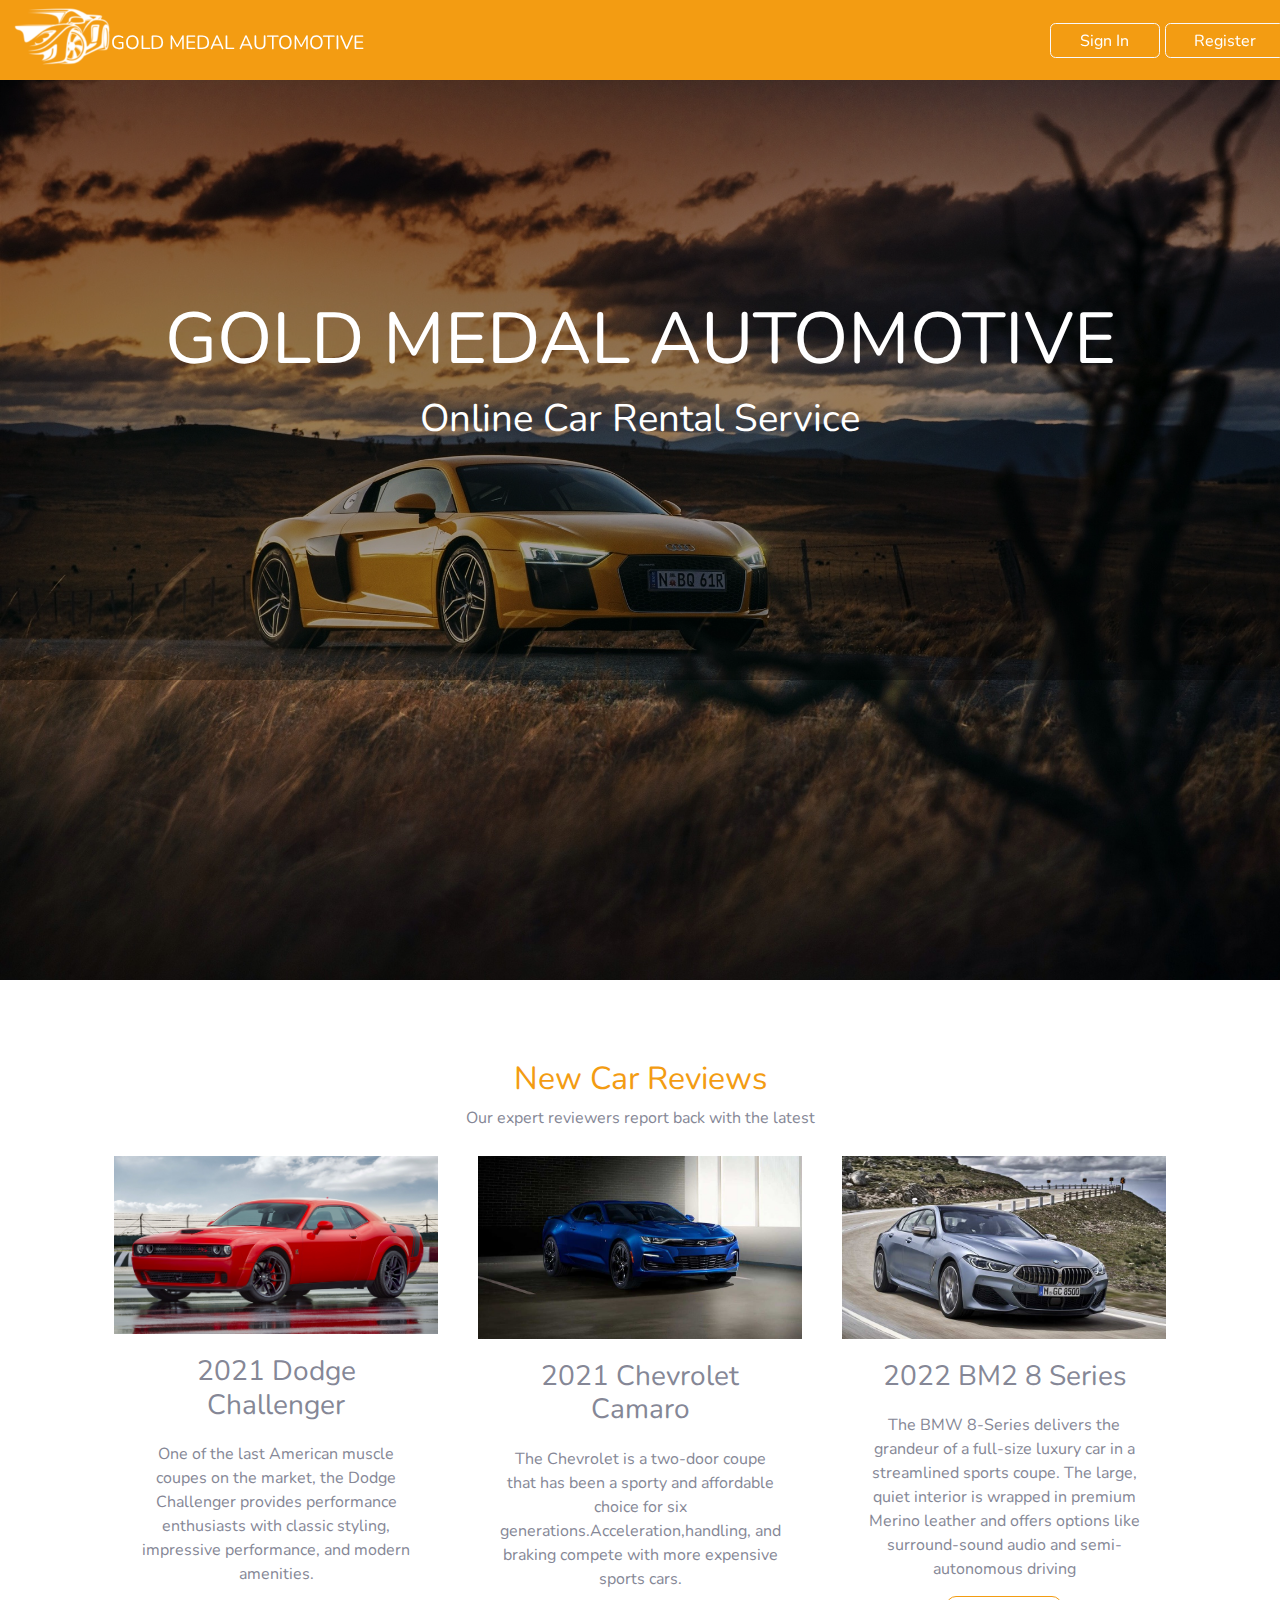
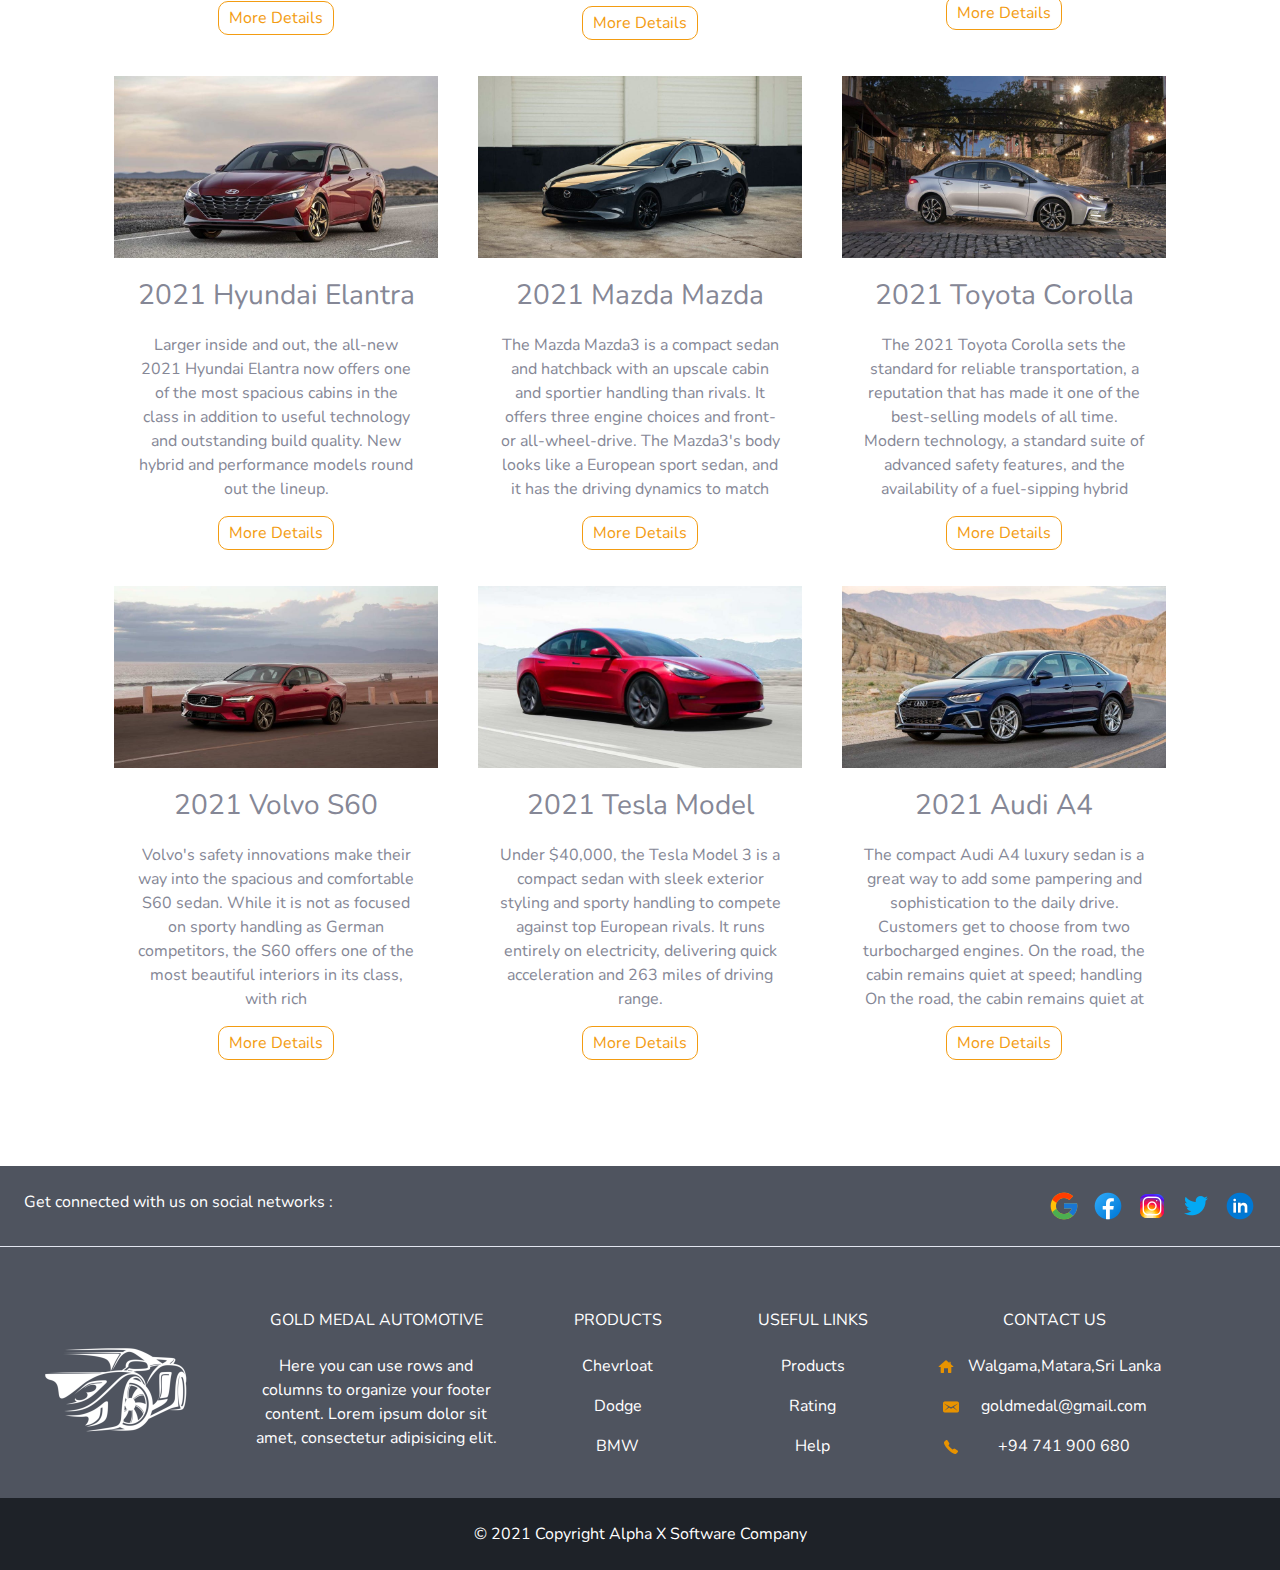
==== commit 1c5233fa: "admin car section complete" ====
--- a/GMA-Frontend/src/index.html
+++ b/GMA-Frontend/src/index.html
@@ -211,7 +211,7 @@
         </div>
     </div>
 </section>
-<footer class="text-center text-lg-start text-white" style="background-color: #393f4c">
+<footer class="text-center text-lg-start text-white" style="background-color: #4f545f">
 
     <section class="d-flex justify-content-center justify-content-lg-between p-4 border-bottom">
         <div class="me-5 d-none d-lg-block">
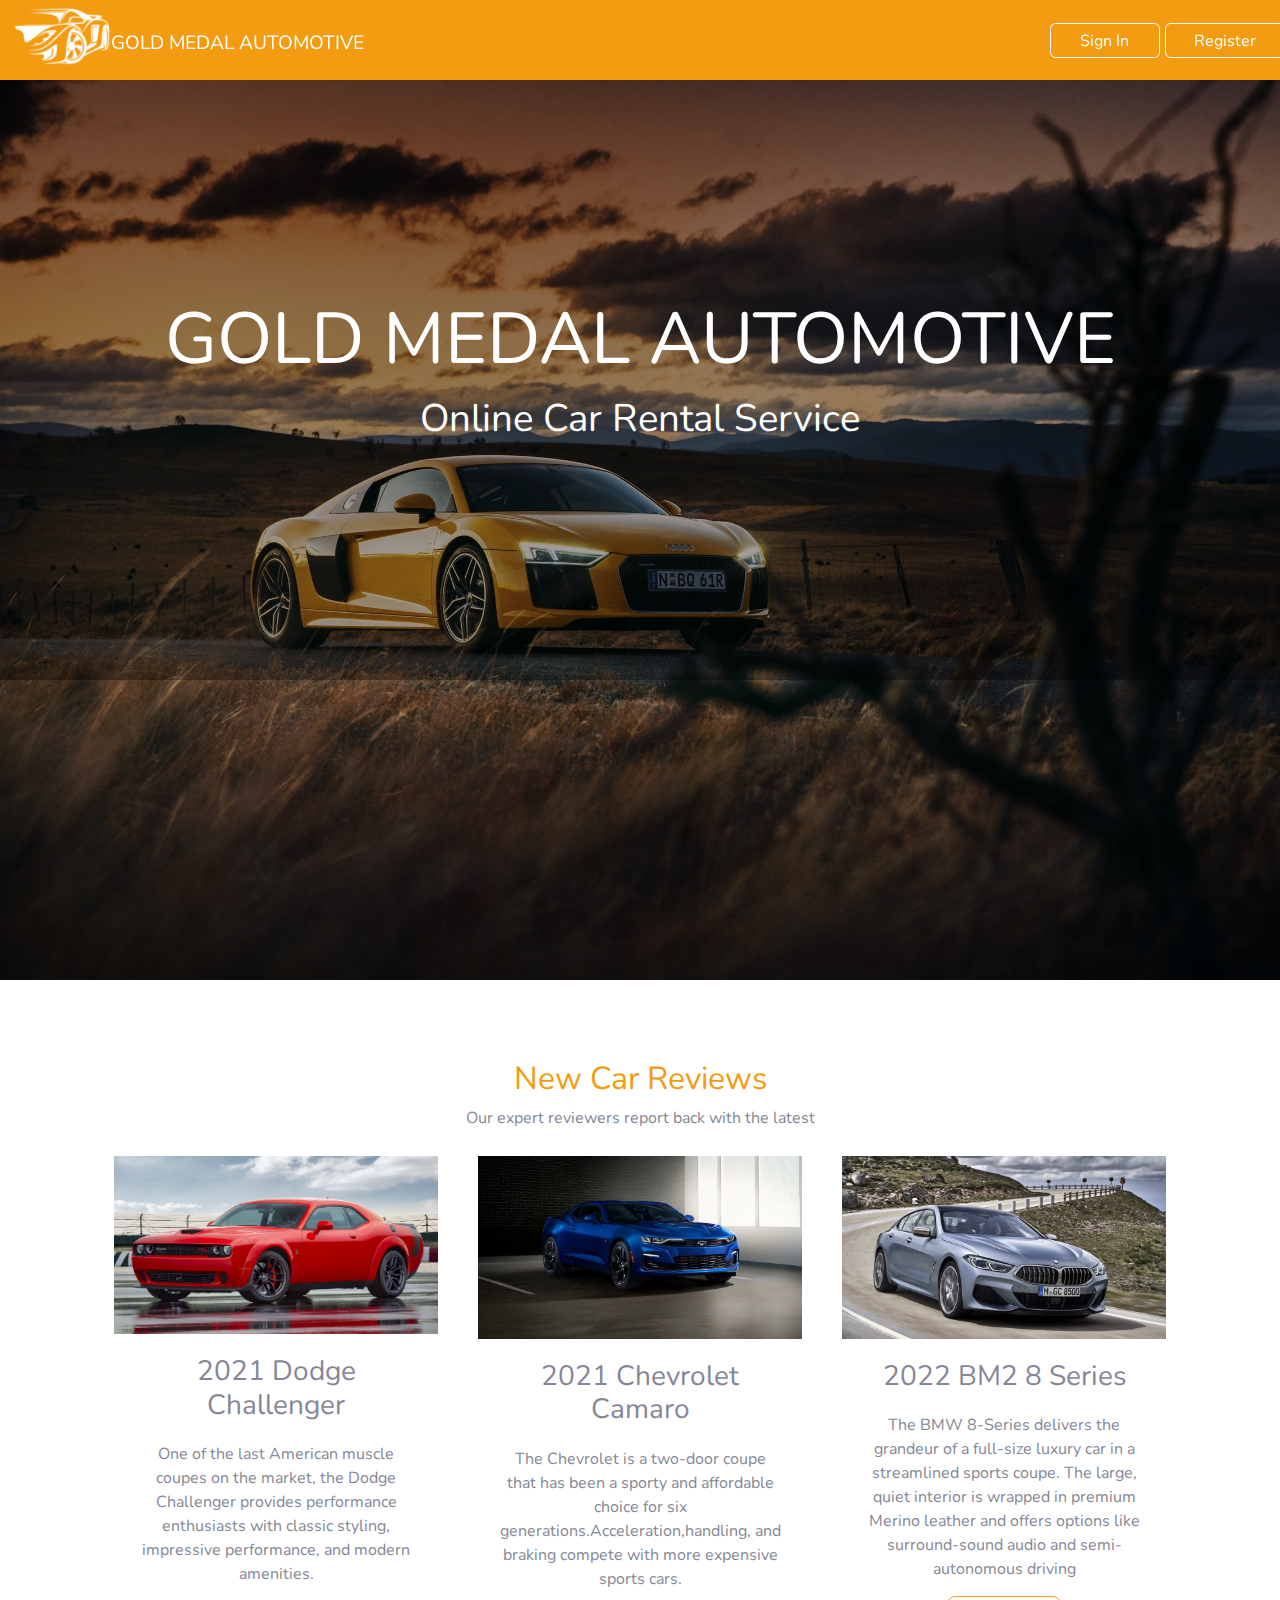
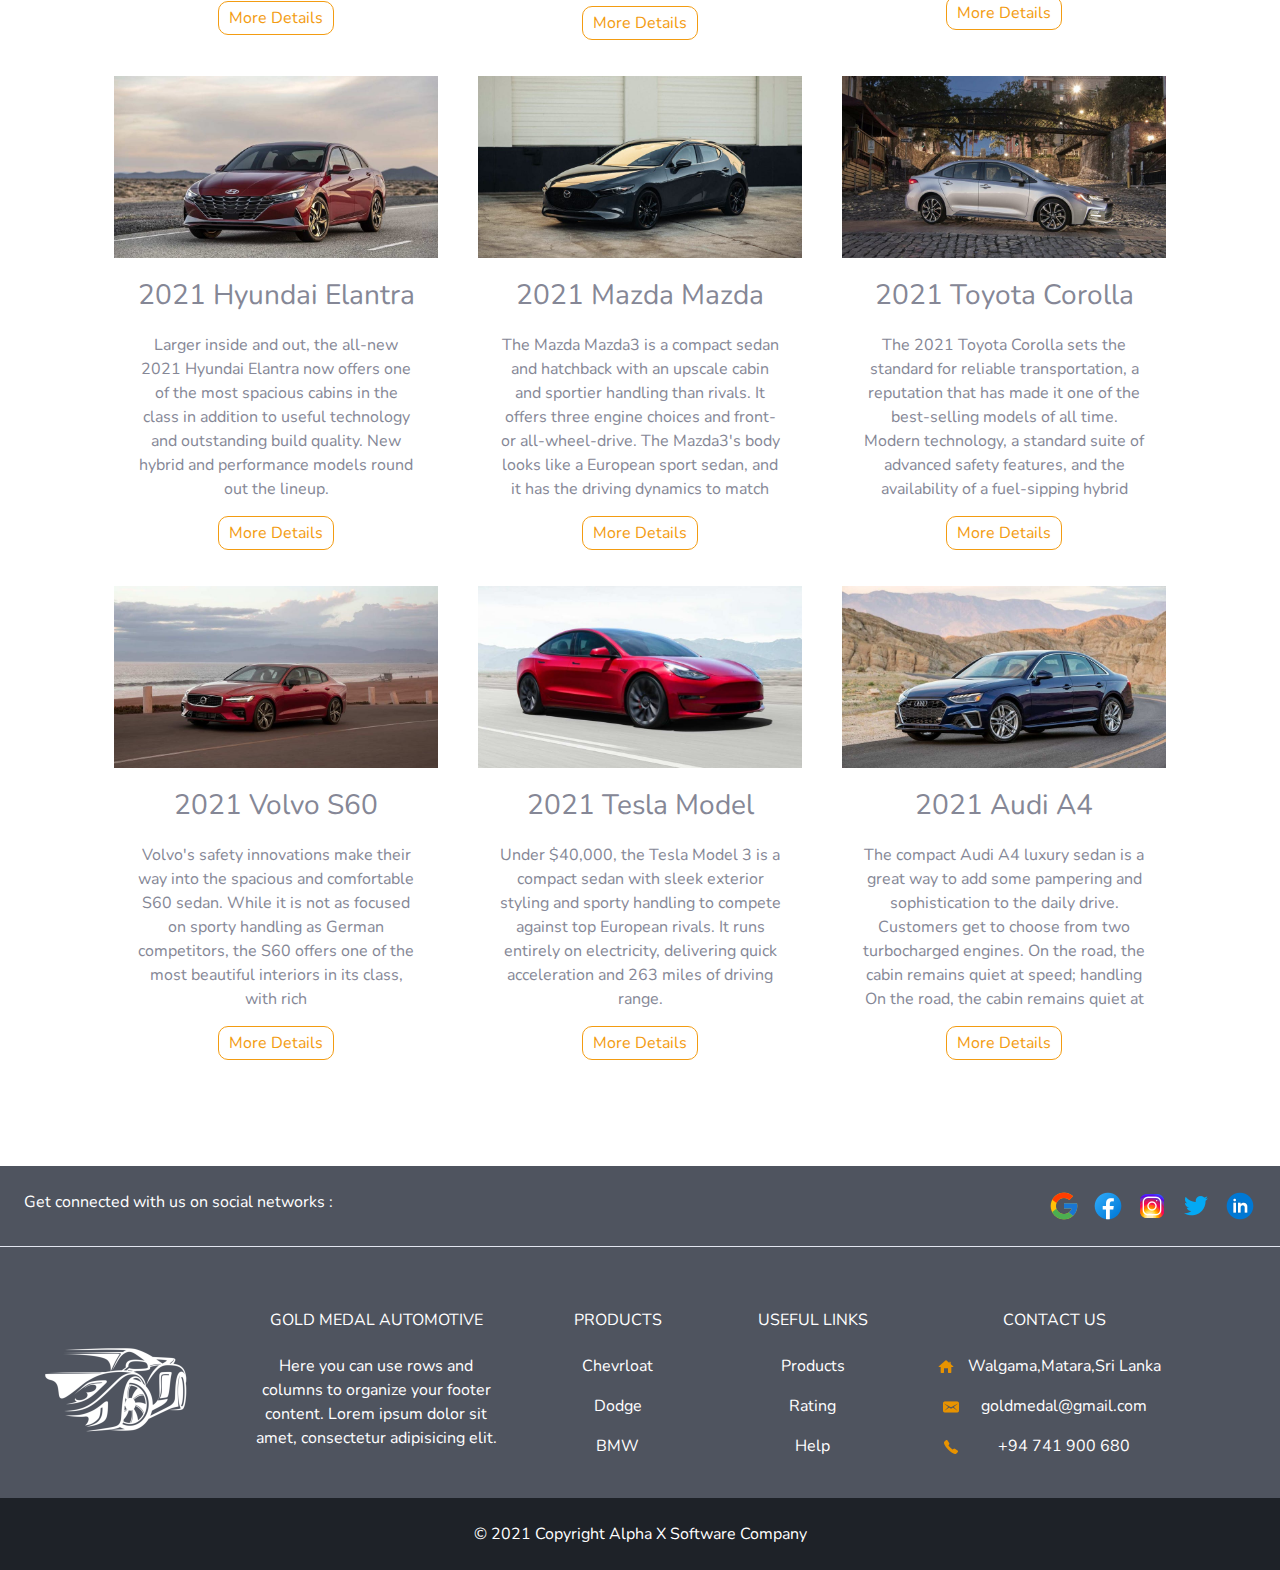
==== commit d847b221: "admin dashboard chart added" ====
--- a/GMA-Frontend/src/index.html
+++ b/GMA-Frontend/src/index.html
@@ -18,10 +18,10 @@
     <div id="db_navBarCaption">
         <img id="db_logo" src="./assets/img/logo.png" alt="image">
         <h1 id="db_title_name">GOLD MEDAL AUTOMOTIVE</h1>
-        <button type="button" class="btn btn-light" id="db_btn_signIn"><a href="common/login.html" id="db_btn_sign_a">Sign
+        <button type="button" class="btn" id="db_btn_signIn"><a href="common/login.html" id="db_btn_sign_a">Sign
             In</a>
         </button>
-        <button type="button" class="btn btn-light" id="db_btn_regi"><a href="common/register.html" id="db_btn_regi_a">Register</a>
+        <button type="button" class="btn" id="db_btn_regi"><a href="common/register.html" id="db_btn_regi_a">Register</a>
         </button>
     </div>
 </section>
--- a/GMA-Frontend/src/css/index.css
+++ b/GMA-Frontend/src/css/index.css
@@ -30,17 +30,30 @@
     top: 2.6%;
     margin: 0;
     padding: 0;
-    background-color: transparent;
+    border-color: white;
+}
+
+#db_btn_signIn:hover {
+    background-color: white;
+    color: #f39c12;
 }
 
 #db_btn_sign_a {
     text-decoration: none;
-color: white;
+    color: white;
+}
+
+#db_btn_sign_a:hover {
+    color: #f39c12;
 }
 
 #db_btn_regi_a {
     text-decoration: none;
     color: white;
+}
+
+#db_btn_regi_a:hover {
+    color: #f39c12;
 }
 
 #db_btn_regi {
@@ -51,7 +64,13 @@
     top: 2.6%;
     margin: 0;
     padding: 0;
-    background-color: transparent;
+    color: #f39c12;
+    border-color: white;
+}
+
+#db_btn_regi:hover {
+    background-color: white;
+    color: #f39c12;
 }
 
 .caption {
